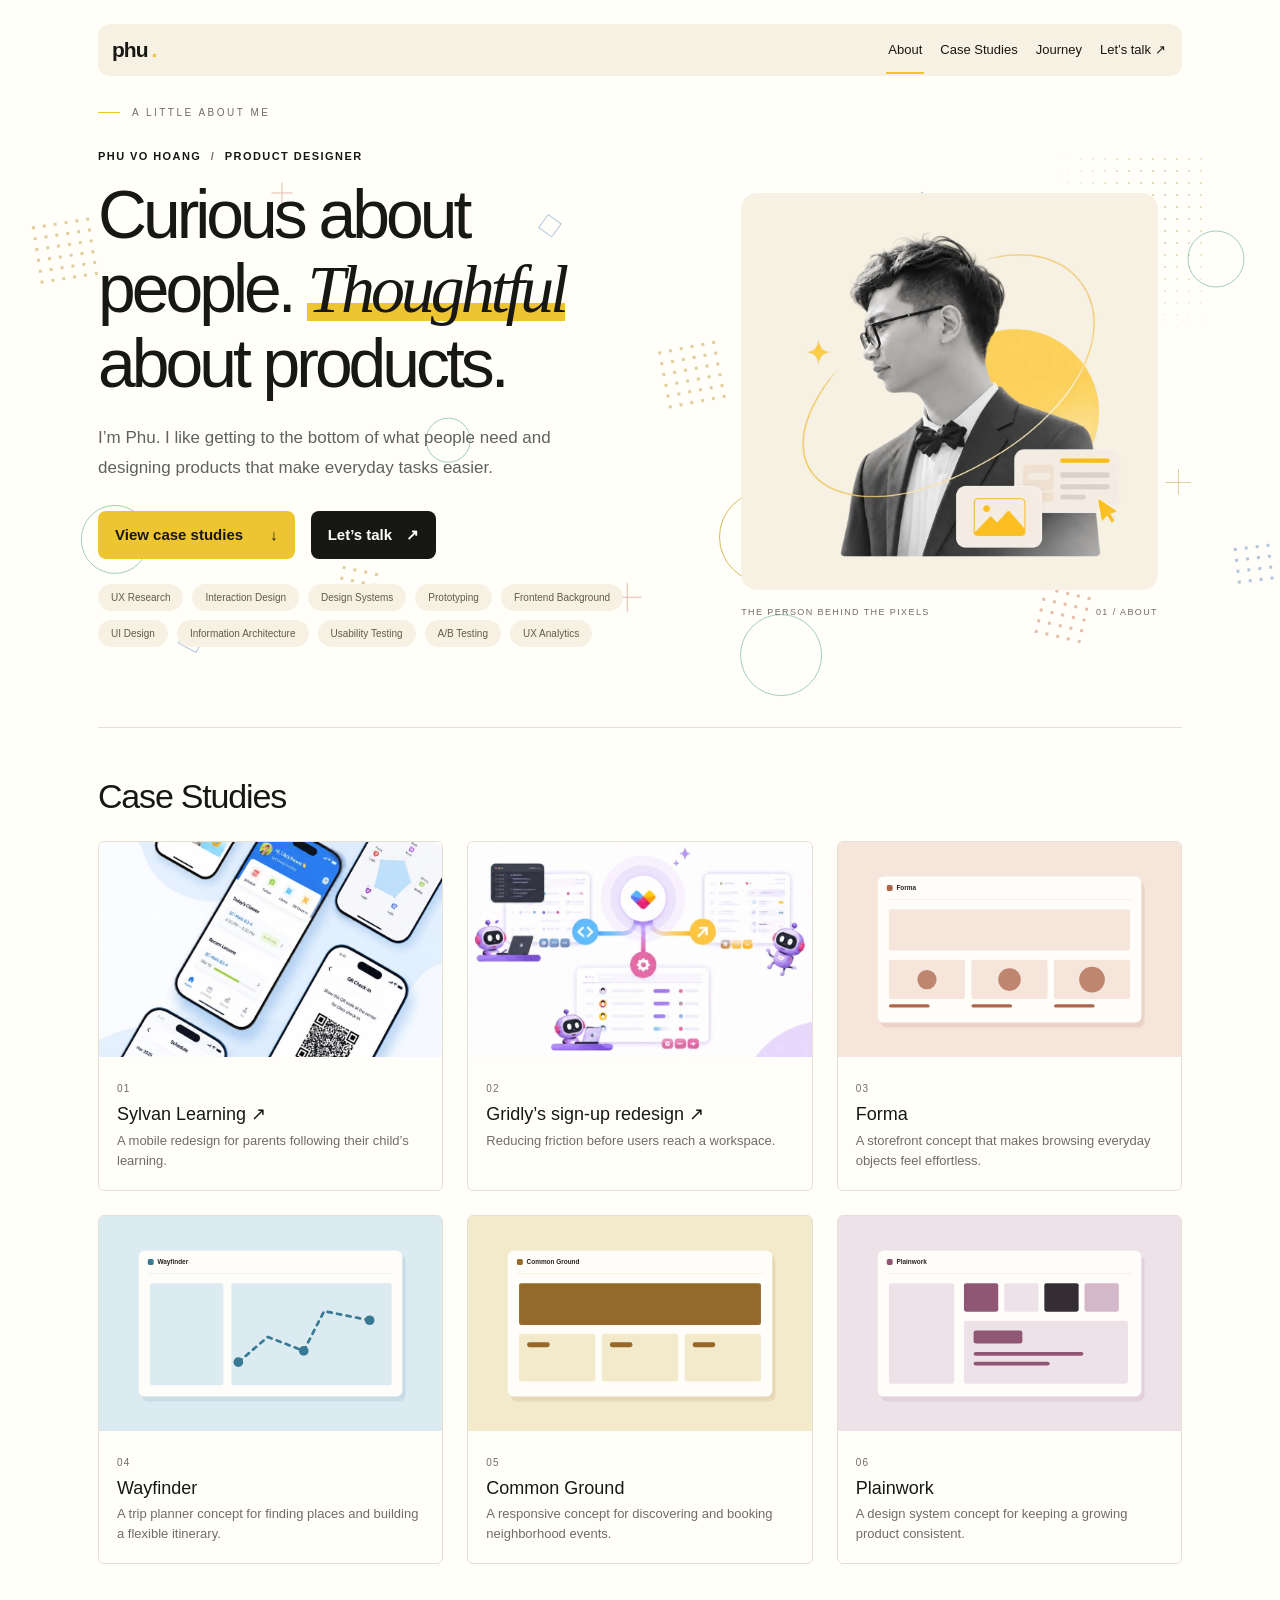
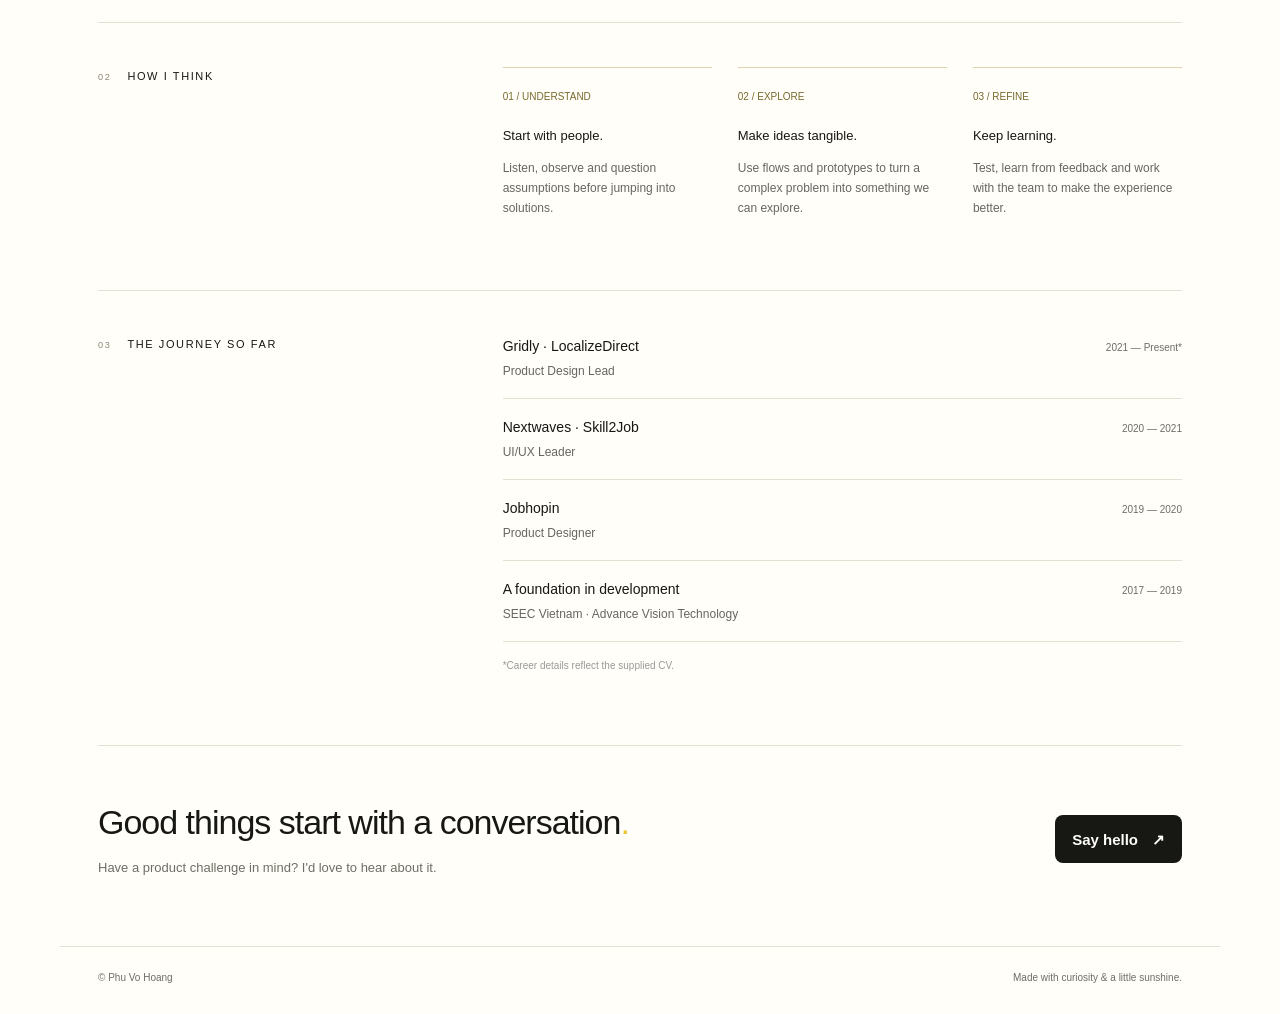
==== index.html @ e4afe4f0 "Activate frosted header halfway through the hero" ====
<!doctype html><html lang="en"><head><meta charset="UTF-8"><meta name="viewport" content="width=device-width, initial-scale=1"><title>About — Phu Vo Hoang</title><meta name="description" content="Phu Vo Hoang, Product Designer. Curious about people. Thoughtful about products."><style>
:root{--ink:#171714;--accent:#edc531;--muted:#6f6d65;--line:#e4e0d4;--paper:#fffef9;--hero-cream:#f6f1e2}*{box-sizing:border-box}html{scroll-behavior:smooth;scroll-padding-top:calc(max(12px, env(safe-area-inset-top)) + 68px)}body{margin:0;background:var(--paper);color:var(--ink);font-family:Arial,Helvetica,sans-serif;font-size:16px;line-height:1.7}a{color:inherit;text-decoration:none}a:focus-visible{outline:2px solid var(--accent);outline-offset:6px}nav{display:flex;align-items:center;justify-content:space-between;width:100%;gap:0 20px;margin-bottom:28px;padding:4px 14px;border-radius:12px;background:var(--hero-cream)}
nav.is-pinned{position:sticky;top:max(12px, env(safe-area-inset-top));z-index:10;background:var(--paper);box-shadow:inset 0 0 0 1px rgba(255,255,255,.86),0 6px 24px rgba(42,35,18,.13)}
@supports ((backdrop-filter:blur(32px)) or (-webkit-backdrop-filter:blur(32px))){
  nav.is-pinned{background:linear-gradient(160deg,rgba(255,255,255,.72),rgba(246,241,226,.54));-webkit-backdrop-filter:blur(32px) saturate(160%);backdrop-filter:blur(32px) saturate(160%)}
}
@media(prefers-reduced-motion:no-preference){
  nav.is-pinned{animation:nav-appear .22s ease-out}
}
@keyframes nav-appear{from{opacity:0;transform:translateY(-6px)}to{opacity:1;transform:translateY(0)}}
@media(max-width:420px){html{scroll-padding-top:calc(max(12px, env(safe-area-inset-top)) + 112px)}}.logo{flex-shrink:0;font-weight:800;font-size:21px;letter-spacing:-1px}.logo span{color:var(--accent)}.navlinks{display:flex;flex-wrap:wrap;justify-content:flex-end;gap:0 14px;font-size:13px}.logo,.navlinks a{display:inline-flex;align-items:center;gap:4px;min-height:44px}.navlinks a{padding-inline:2px;white-space:nowrap}.navlinks .active{color:var(--ink);box-shadow:0 2px 0 var(--accent)}main{max-width:1160px;margin:auto;padding:24px 38px 0}.eyebrow{text-transform:uppercase;letter-spacing:2.5px;font-size:10px;color:var(--muted);display:flex;align-items:center;gap:12px}.eyebrow:before{content:'';width:22px;height:1px;background:var(--accent)}.intro{position:relative;display:grid;grid-template-columns:1.3fr 1fr;gap:70px;padding-top:26px;padding-bottom:80px}.intro h1{font-size:clamp(48px,5.3vw,74px);font-weight:500;line-height:1.09;letter-spacing:-4px;margin:14px 0 26px}.intro h1 em{font-family:Georgia,serif;font-weight:400;color:var(--ink);background:linear-gradient(transparent 68%,var(--accent) 68%,var(--accent) 92%,transparent 92%)}.lead{font-size:17px;line-height:1.8;max-width:460px;color:#61615e}.intro .name{font-size:12px;margin-top:30px}.name span{display:block;color:var(--ink);font-size:13px;margin-top:3px}.visual{position:relative;padding:20px 24px 0 0;align-self:center}.portrait{position:relative;width:100%;aspect-ratio:1.05;object-fit:contain;border-radius:16px;display:block;background:var(--hero-cream)}.visual:after{content:'';position:absolute;left:-22px;bottom:38px;width:90px;height:90px;border:1px solid #d4bc58;border-radius:50%;z-index:-1}.photo-note{display:flex;justify-content:space-between;font-size:9px;letter-spacing:1.4px;color:var(--muted);margin-top:15px}.story{border-top:1px solid var(--line);padding:44px 0 55px;display:grid;grid-template-columns:1fr 2fr;gap:65px}.label{font-size:11px;letter-spacing:1.6px;text-transform:uppercase;color:var(--ink)}.label small{color:#8c8673;margin-right:16px}.story h2{font-size:30px;font-weight:400;line-height:1.3;letter-spacing:-.8px;margin:0 0 22px}.story p{font-size:14px;color:#666662;margin:0 0 16px;max-width:650px}.story strong{font-weight:400;color:var(--ink)}.quote{position:relative;padding:27px 0 27px 29px;margin:29px 0 0;border-left:2px solid var(--accent);font-family:Georgia,serif;font-size:22px;color:var(--ink);font-style:italic;background:linear-gradient(90deg,#fff3be,transparent)}.approach{display:grid;grid-template-columns:repeat(3,1fr);gap:26px;margin-top:0}.approach article{padding-top:20px;border-top:1px solid #ddd3ae}.approach b{font-size:13px;font-weight:500}.approach p{font-size:12px;margin-top:9px}.num{color:#7a6a2d;font-size:10px;display:block;margin-bottom:16px}.tags{display:flex;gap:9px;flex-wrap:wrap;margin-top:25px}.tags span{background:var(--hero-cream);font-size:10px;border-radius:30px;padding:5px 13px;color:#625c48}.journey{display:flex;flex-direction:column}.role{display:grid;grid-template-columns:1fr auto;border-bottom:1px solid var(--line);padding:17px 0}.role:first-child{padding-top:0}.role h3{font-size:14px;font-weight:500;margin:0}.role p{font-size:12px;margin:2px 0 0}.role time{font-size:10px;color:var(--muted);padding-top:4px}.contact{padding:48px 0 62px;border-top:1px solid var(--line);display:flex;align-items:center;justify-content:space-between}.contact h2{font-weight:400;font-size:34px;letter-spacing:-1px;margin:0}.contact p{font-size:13px;color:var(--muted);margin:5px 0}.button{display:inline-flex;gap:27px;align-items:center;background:var(--accent);color:var(--ink);padding:12px 21px;font-size:12px;transition:background .2s,transform .2s}.button:hover{background:#f8d64e;transform:translateY(-3px)}footer{max-width:1160px;margin:auto;border-top:1px solid var(--line);padding:22px 38px 28px;display:flex;justify-content:space-between;font-size:10px;color:var(--muted)}.reveal{animation:enter .8s both}.delay{animation-delay:.15s}@keyframes enter{from{opacity:0;transform:translateY(15px)}to{opacity:1;transform:translateY(0)}}@media(max-width:700px){nav{gap:0 12px;padding-inline:10px}.navlinks{gap:0 9px}main{padding:20px 24px 0}.intro{grid-template-columns:1fr;gap:30px;padding-bottom:48px}.intro h1{letter-spacing:-2.5px}.visual{max-width:390px;width:100%;margin:auto;padding-right:16px}.story{grid-template-columns:1fr;gap:24px;padding:30px 0}.approach{gap:15px}.approach b{font-size:12px}.contact{align-items:flex-start;gap:25px;flex-direction:column;padding:32px 0}.contact h2{font-size:30px}footer{padding:20px 24px}.role time{font-size:9px}}@media(prefers-reduced-motion:reduce){html{scroll-behavior:auto}.reveal{animation:none}.button{transition:none}}

.dot-grid {
  position: absolute;
  width: 156px;
  height: 185px;
  right: -25px;
  top: -20px;
  pointer-events: none;
  mask-image: radial-gradient(ellipse at 68% 30%, #000 10%, transparent 76%);
}
.dot-grid span {
  position: absolute;
  inset: 0;
  background: radial-gradient(circle, #ad8615 1px, transparent 1.35px) 0 0 / 36px 12px;
  opacity: .35;
  animation: dot-twinkle 6s ease-in-out infinite alternate;
}
.dot-grid span:nth-child(2) { background-position: 12px 0; animation-delay: -2s; }
.dot-grid span:nth-child(3) { background-position: 24px 0; animation-delay: -4s; }
@keyframes dot-twinkle {
  from { opacity: .23; }
  to { opacity: .56; }
}
@media (max-width: 700px) {
  .dot-grid { right: -9px; }
}
@media (prefers-reduced-motion: reduce) {
  .dot-grid span { animation: none; }
}

.intro { isolation: isolate; }
.hero-pattern {
  position: absolute;
  inset-block: 0;
  inset-inline: calc(50% - 50vw);
  z-index: -1;
  overflow: hidden;
  pointer-events: none;
}
.hero-pattern-layer {
  position: absolute;
  inset: -110px 0;
  transform: translateY(var(--hero-shift, 0px));
}
.hero-mark {
  position: absolute;
  left: var(--x);
  top: var(--y);
  width: calc(var(--size) * 1.24);
  aspect-ratio: 1;
  color: var(--pattern-color, #b68c1e);
  opacity: .42;
  transform: translate(-50%, -50%) rotate(var(--angle, 0deg));
}
.hero-mark:nth-child(4n + 2) { --pattern-color: #268879; }
.hero-mark:nth-child(4n + 3) { --pattern-color: #4979b5; }
.hero-mark:nth-child(4n + 4) { --pattern-color: #bf6544; }
.hero-mark.dots {
  background: radial-gradient(circle, currentColor 1.45px, transparent 1.85px) 0 0 / 11px 11px;
}
.hero-mark.ring { border: 1px solid currentColor; border-radius: 50%; }
.hero-mark.diamond { border: 1px solid currentColor; }
.hero-mark.cross::before,
.hero-mark.cross::after { content: ''; position: absolute; background: currentColor; }
.hero-mark.cross::before { inset: 50% 0 auto; height: 1px; }
.hero-mark.cross::after { inset: 0 auto 0 50%; width: 1px; }
@media (max-width: 700px) {
  .hero-mark { width: calc(var(--size) * .9); opacity: .36; }
}
@media (prefers-reduced-motion: reduce) {
  .hero-pattern-layer { transform: none; }
}

.featured-projects { border-top: 1px solid var(--line); padding: 48px 0 58px; }
.projects-heading { display: flex; flex-wrap: wrap; align-items: baseline; justify-content: space-between; gap: 8px 24px; margin-bottom: 25px; }
.projects-heading h2 { font-size: clamp(22px, 3vw, 34px); font-weight: 500; letter-spacing: -.035em; line-height: 1.2; margin: 0; }
.project-grid { display: grid; grid-template-columns: repeat(3, minmax(0, 1fr)); gap: 24px; }
.project-card { border: 1px solid var(--line); border-radius: 6px; overflow: hidden; }
.project-card img { display: block; width: 100%; height: auto; background: #f4efd9; }
.project-copy { padding: 16px 18px 19px; }
.project-number { font-size: 10px; letter-spacing: .12em; color: var(--muted); }
.project-copy h3 { margin: 3px 0 4px; font-size: 18px; font-weight: 500; line-height: 1.3; }
.project-copy p { margin: 0; font-size: 13px; color: var(--muted); line-height: 1.55; }
@media (max-width: 900px) { .project-grid { grid-template-columns: repeat(2, minmax(0, 1fr)); } }
@media (max-width: 520px) {
  .featured-projects { padding: 32px 0; }
  .project-grid { grid-template-columns: 1fr; gap: 16px; }
}

.intro { align-items: center; }
.intro h1 { max-width: 14ch; margin: 12px 0 22px; }
.hero-copy { min-width: 0; }
.hero-role { font-size: 11px; font-weight: 700; letter-spacing: .13em; text-transform: uppercase; margin: 0; }
.hero-role span { color: var(--muted); margin-inline: 5px; }
.hero-actions { display: flex; flex-wrap: wrap; align-items: center; gap: 12px 16px; margin-top: 27px; }
.hero-actions .button, .button-secondary { min-height: 48px; padding: 11px 17px; border-radius: 8px; font-size: 15px; font-weight: 600; }
.button-secondary { display: inline-flex; align-items: center; gap: 14px; background: var(--ink); color: var(--paper); }
.button-secondary:hover { background: #34342e; }
@media (max-width: 700px) {
  .intro h1 { font-size: clamp(37px, 9vw, 56px); }
  .hero-actions { margin-top: 20px; }
}
@media (prefers-reduced-motion: reduce) {
  .hero-actions .button:hover { transform: none; }
}
</style></head><body><main id="about"><nav aria-label="Main navigation"><a href="#about" class="logo" aria-label="Phu Vo Hoang home">phu<span>.</span></a><div class="navlinks"><a href="#about" class="active">About</a><a href="#projects">Case Studies</a><a href="#journey">Journey</a><a href="#contact">Let’s talk <span aria-hidden="true">↗︎</span></a></div></nav><div class="eyebrow reveal">A little about me</div><section class="intro"><div class="hero-pattern" aria-hidden="true"><div class="hero-pattern-layer">
  <span class="hero-mark dots" style="--x:5%;--y:29%;--size:52px;--angle:-9deg"></span>
  <span class="hero-mark ring" style="--x:9%;--y:64%;--size:55px;--angle:0deg"></span>
  <span class="hero-mark diamond" style="--x:15%;--y:76%;--size:17px;--angle:28deg"></span>
  <span class="hero-mark cross" style="--x:22%;--y:22%;--size:17px;--angle:0deg"></span>
  <span class="hero-mark dots" style="--x:28%;--y:70%;--size:38px;--angle:12deg"></span>
  <span class="hero-mark ring" style="--x:35%;--y:52%;--size:36px;--angle:0deg"></span>
  <span class="hero-mark diamond" style="--x:43%;--y:26%;--size:14px;--angle:36deg"></span>
  <span class="hero-mark cross" style="--x:49%;--y:71%;--size:23px;--angle:0deg"></span>
  <span class="hero-mark dots" style="--x:54%;--y:44%;--size:52px;--angle:-11deg"></span>
  <span class="hero-mark ring" style="--x:61%;--y:78%;--size:66px;--angle:0deg"></span>
  <span class="hero-mark diamond" style="--x:72%;--y:24%;--size:20px;--angle:45deg"></span>
  <span class="hero-mark dots" style="--x:83%;--y:73%;--size:43px;--angle:13deg"></span>
  <span class="hero-mark cross" style="--x:92%;--y:57%;--size:21px;--angle:0deg"></span>
  <span class="hero-mark ring" style="--x:95%;--y:30%;--size:46px;--angle:0deg"></span>
  <span class="hero-mark dots" style="--x:98%;--y:67%;--size:36px;--angle:-7deg"></span>
</div></div>
<div class="hero-copy reveal">
  <p class="hero-role">Phu Vo Hoang <span aria-hidden="true">/</span> Product Designer</p>
  <h1>Curious about people. <em>Thoughtful</em> about products.</h1>
  <p class="lead">I’m Phu. I like getting to the bottom of what people need and designing products that make everyday tasks easier.</p>
  <div class="hero-actions">
    <a class="button" href="#projects">View case studies <span aria-hidden="true">↓</span></a>
    <a class="button-secondary" href="#contact">Let’s talk <span aria-hidden="true">↗︎</span></a>
  </div>
  <div class="tags"><span>UX Research</span><span>Interaction Design</span><span>Design Systems</span><span>Prototyping</span><span>Frontend Background</span><span>UI Design</span><span>Information Architecture</span><span>Usability Testing</span><span>A/B Testing</span><span>UX Analytics</span></div>
</div>
<div class="visual reveal delay"><div class="dot-grid" aria-hidden="true"><span></span><span></span><span></span></div><img class="portrait" src="assets/portrait-hero.webp" alt="Phu Vo Hoang wearing glasses and a suit"><div class="photo-note"><span>THE PERSON BEHIND THE PIXELS</span><span>01 / ABOUT</span></div></div></section><section class="featured-projects" id="projects" aria-labelledby="projects-title">
  <header class="projects-heading">
    <h2 id="projects-title">Case Studies</h2>
  </header>
  <div class="project-grid">
    <article class="project-card">
      <a href="sylvan-learning.html" aria-label="View the Sylvan Learning case study">
        <img src="assets/sylvan/cover.webp" width="640" height="400" style="aspect-ratio:8 / 5;object-fit:cover;background:#eaf3ff" loading="lazy" alt="">
      </a>
      <div class="project-copy">
        <span class="project-number">01</span>
        <h3><a href="sylvan-learning.html">Sylvan Learning ↗</a></h3>
        <p>A mobile redesign for parents following their child’s learning.</p>
      </div>
    </article>
    <article class="project-card">
      <a href="gridly-signup-redesign.html" aria-label="View the Gridly sign-up redesign case study">
        <img src="assets/gridly/cover.webp" width="785" height="492" style="aspect-ratio:8 / 5;object-fit:cover;background:#f1eaff" loading="lazy" alt="">
      </a>
      <div class="project-copy">
        <span class="project-number">02</span>
        <h3><a href="gridly-signup-redesign.html">Gridly’s sign-up redesign ↗</a></h3>
        <p>Reducing friction before users reach a workspace.</p>
      </div>
    </article>
    <article class="project-card">
      <img src="assets/projects/shop.svg" width="640" height="400" loading="lazy" alt="">
      <div class="project-copy">
        <span class="project-number">03</span>
        <h3>Forma</h3>
        <p>A storefront concept that makes browsing everyday objects feel effortless.</p>
      </div>
    </article>
    <article class="project-card">
      <img src="assets/projects/map.svg" width="640" height="400" loading="lazy" alt="">
      <div class="project-copy">
        <span class="project-number">04</span>
        <h3>Wayfinder</h3>
        <p>A trip planner concept for finding places and building a flexible itinerary.</p>
      </div>
    </article>
    <article class="project-card">
      <img src="assets/projects/events.svg" width="640" height="400" loading="lazy" alt="">
      <div class="project-copy">
        <span class="project-number">05</span>
        <h3>Common Ground</h3>
        <p>A responsive concept for discovering and booking neighborhood events.</p>
      </div>
    </article>
    <article class="project-card">
      <img src="assets/projects/system.svg" width="640" height="400" loading="lazy" alt="">
      <div class="project-copy">
        <span class="project-number">06</span>
        <h3>Plainwork</h3>
        <p>A design system concept for keeping a growing product consistent.</p>
      </div>
    </article>
  </div>
</section><section class="story"><div class="label"><small>02</small>How I think</div><div><div class="approach"><article><span class="num">01 / UNDERSTAND</span><b>Start with people.</b><p>Listen, observe and question assumptions before jumping into solutions.</p></article><article><span class="num">02 / EXPLORE</span><b>Make ideas tangible.</b><p>Use flows and prototypes to turn a complex problem into something we can explore.</p></article><article><span class="num">03 / REFINE</span><b>Keep learning.</b><p>Test, learn from feedback and work with the team to make the experience better.</p></article></div></div></section><section class="story" id="journey"><div class="label"><small>03</small>The journey so far</div><div class="journey"><div class="role"><div><h3>Gridly · LocalizeDirect</h3><p>Product Design Lead</p></div><time>2021 — Present*</time></div><div class="role"><div><h3>Nextwaves · Skill2Job</h3><p>UI/UX Leader</p></div><time>2020 — 2021</time></div><div class="role"><div><h3>Jobhopin</h3><p>Product Designer</p></div><time>2019 — 2020</time></div><div class="role"><div><h3>A foundation in development</h3><p>SEEC Vietnam · Advance Vision Technology</p></div><time>2017 — 2019</time></div><p style="font-size:10px;margin-top:15px;color:#999">*Career details reflect the supplied CV.</p></div></section><section class="contact" id="contact"><div><h2>Good things start with a conversation<span style="color:var(--accent)">.</span></h2><p>Have a product challenge in mind? I'd love to hear about it.</p></div><a class="button-secondary" href="mailto:phu.vohoang89@gmail.com">Say hello <span aria-hidden="true">↗︎</span></a></section></main><footer><span>© Phu Vo Hoang</span><span>Made with curiosity & a little sunshine.</span></footer>
<script>
  const hero = document.querySelector('.intro');
  const patternLayer = hero.querySelector('.hero-pattern-layer');
  const navigation = document.querySelector('main > nav');
  let pendingFrame = 0;

  function updateParallax() {
    pendingFrame = 0;
    const { top, height } = hero.getBoundingClientRect();
    navigation.classList.toggle('is-pinned', top + height / 2 <= 0);
    const distance = Math.max(0, -top);
    const shift = Math.min(distance * 0.32, 105);
    patternLayer.style.setProperty('--hero-shift', shift + 'px');
  }

  function scheduleParallax() {
    if (!pendingFrame) pendingFrame = requestAnimationFrame(updateParallax);
  }

  window.addEventListener('scroll', scheduleParallax, { passive: true });
  window.addEventListener('resize', scheduleParallax);
  window.addEventListener('pageshow', scheduleParallax);
  scheduleParallax();
</script>
</body></html>
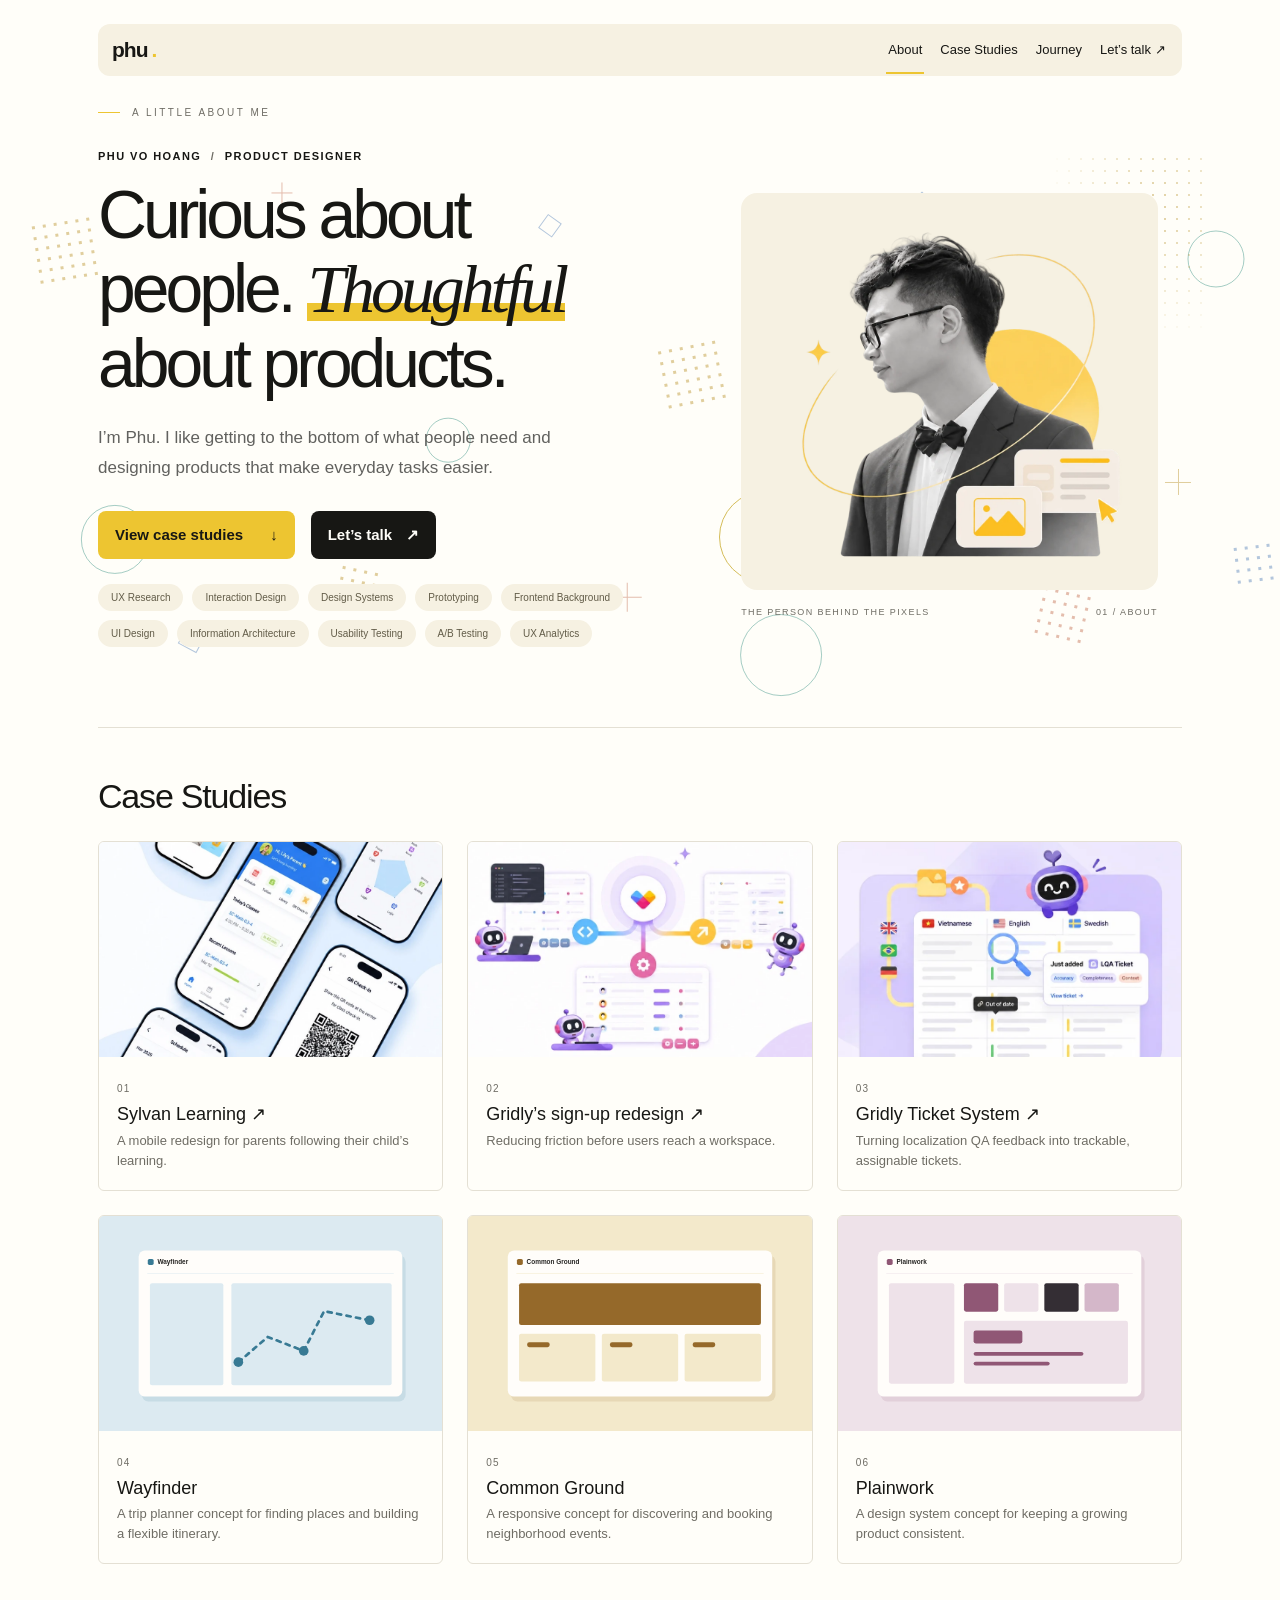
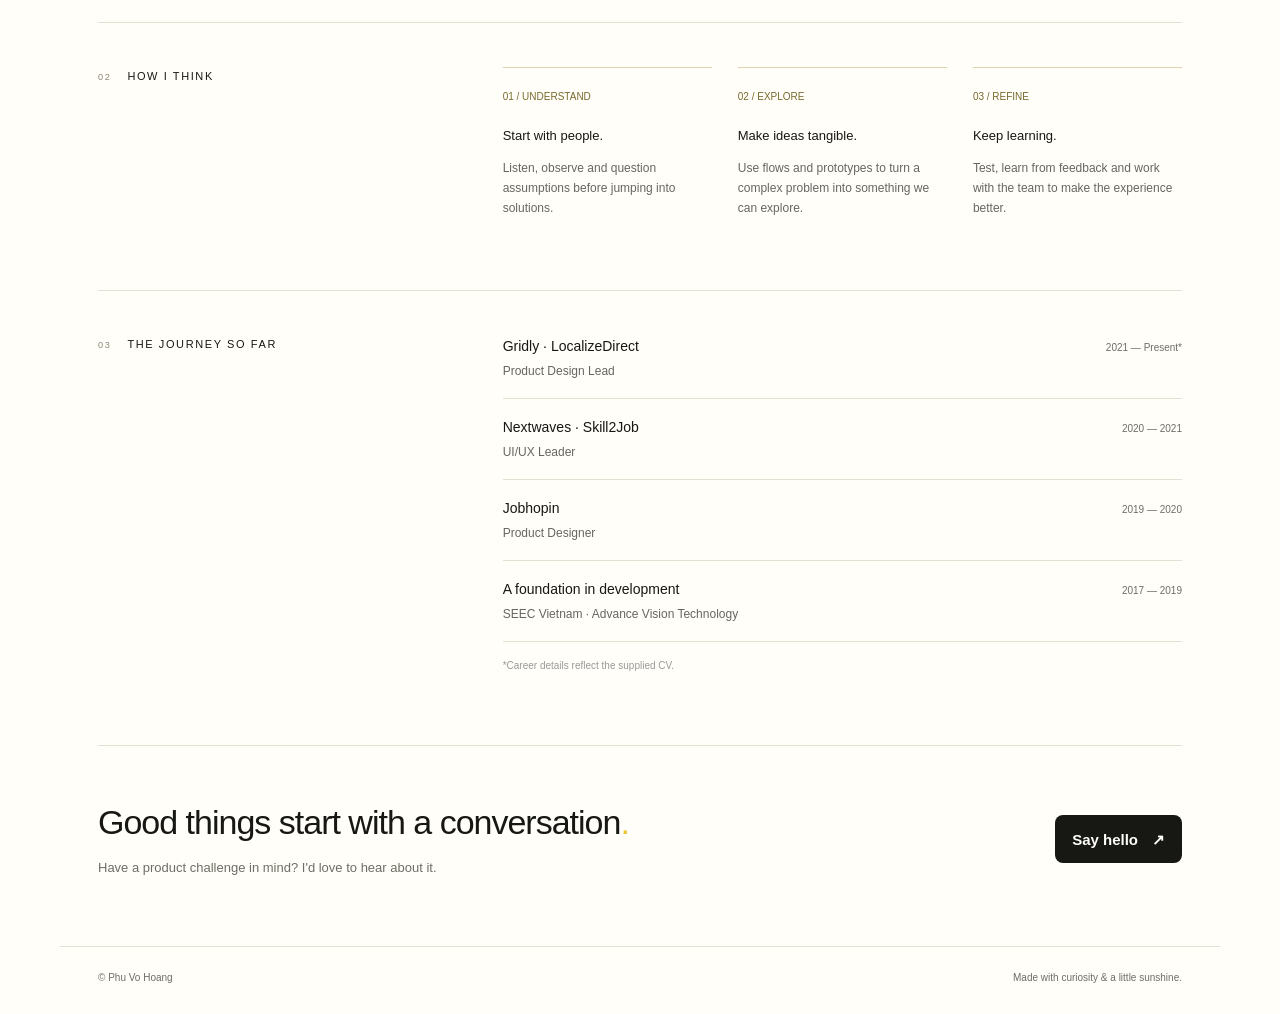
==== commit 3d2e6b65: "Add Gridly Ticket System as the third case study" ====
--- a/index.html
+++ b/index.html
@@ -8,7 +8,7 @@
   nav.is-pinned{animation:nav-appear .22s ease-out}
 }
 @keyframes nav-appear{from{opacity:0;transform:translateY(-6px)}to{opacity:1;transform:translateY(0)}}
-@media(max-width:420px){html{scroll-padding-top:calc(max(12px, env(safe-area-inset-top)) + 112px)}}.logo{flex-shrink:0;font-weight:800;font-size:21px;letter-spacing:-1px}.logo span{color:var(--accent)}.navlinks{display:flex;flex-wrap:wrap;justify-content:flex-end;gap:0 14px;font-size:13px}.logo,.navlinks a{display:inline-flex;align-items:center;gap:4px;min-height:44px}.navlinks a{padding-inline:2px;white-space:nowrap}.navlinks .active{color:var(--ink);box-shadow:0 2px 0 var(--accent)}main{max-width:1160px;margin:auto;padding:24px 38px 0}.eyebrow{text-transform:uppercase;letter-spacing:2.5px;font-size:10px;color:var(--muted);display:flex;align-items:center;gap:12px}.eyebrow:before{content:'';width:22px;height:1px;background:var(--accent)}.intro{position:relative;display:grid;grid-template-columns:1.3fr 1fr;gap:70px;padding-top:26px;padding-bottom:80px}.intro h1{font-size:clamp(48px,5.3vw,74px);font-weight:500;line-height:1.09;letter-spacing:-4px;margin:14px 0 26px}.intro h1 em{font-family:Georgia,serif;font-weight:400;color:var(--ink);background:linear-gradient(transparent 68%,var(--accent) 68%,var(--accent) 92%,transparent 92%)}.lead{font-size:17px;line-height:1.8;max-width:460px;color:#61615e}.intro .name{font-size:12px;margin-top:30px}.name span{display:block;color:var(--ink);font-size:13px;margin-top:3px}.visual{position:relative;padding:20px 24px 0 0;align-self:center}.portrait{position:relative;width:100%;aspect-ratio:1.05;object-fit:contain;border-radius:16px;display:block;background:var(--hero-cream)}.visual:after{content:'';position:absolute;left:-22px;bottom:38px;width:90px;height:90px;border:1px solid #d4bc58;border-radius:50%;z-index:-1}.photo-note{display:flex;justify-content:space-between;font-size:9px;letter-spacing:1.4px;color:var(--muted);margin-top:15px}.story{border-top:1px solid var(--line);padding:44px 0 55px;display:grid;grid-template-columns:1fr 2fr;gap:65px}.label{font-size:11px;letter-spacing:1.6px;text-transform:uppercase;color:var(--ink)}.label small{color:#8c8673;margin-right:16px}.story h2{font-size:30px;font-weight:400;line-height:1.3;letter-spacing:-.8px;margin:0 0 22px}.story p{font-size:14px;color:#666662;margin:0 0 16px;max-width:650px}.story strong{font-weight:400;color:var(--ink)}.quote{position:relative;padding:27px 0 27px 29px;margin:29px 0 0;border-left:2px solid var(--accent);font-family:Georgia,serif;font-size:22px;color:var(--ink);font-style:italic;background:linear-gradient(90deg,#fff3be,transparent)}.approach{display:grid;grid-template-columns:repeat(3,1fr);gap:26px;margin-top:0}.approach article{padding-top:20px;border-top:1px solid #ddd3ae}.approach b{font-size:13px;font-weight:500}.approach p{font-size:12px;margin-top:9px}.num{color:#7a6a2d;font-size:10px;display:block;margin-bottom:16px}.tags{display:flex;gap:9px;flex-wrap:wrap;margin-top:25px}.tags span{background:var(--hero-cream);font-size:10px;border-radius:30px;padding:5px 13px;color:#625c48}.journey{display:flex;flex-direction:column}.role{display:grid;grid-template-columns:1fr auto;border-bottom:1px solid var(--line);padding:17px 0}.role:first-child{padding-top:0}.role h3{font-size:14px;font-weight:500;margin:0}.role p{font-size:12px;margin:2px 0 0}.role time{font-size:10px;color:var(--muted);padding-top:4px}.contact{padding:48px 0 62px;border-top:1px solid var(--line);display:flex;align-items:center;justify-content:space-between}.contact h2{font-weight:400;font-size:34px;letter-spacing:-1px;margin:0}.contact p{font-size:13px;color:var(--muted);margin:5px 0}.button{display:inline-flex;gap:27px;align-items:center;background:var(--accent);color:var(--ink);padding:12px 21px;font-size:12px;transition:background .2s,transform .2s}.button:hover{background:#f8d64e;transform:translateY(-3px)}footer{max-width:1160px;margin:auto;border-top:1px solid var(--line);padding:22px 38px 28px;display:flex;justify-content:space-between;font-size:10px;color:var(--muted)}.reveal{animation:enter .8s both}.delay{animation-delay:.15s}@keyframes enter{from{opacity:0;transform:translateY(15px)}to{opacity:1;transform:translateY(0)}}@media(max-width:700px){nav{gap:0 12px;padding-inline:10px}.navlinks{gap:0 9px}main{padding:20px 24px 0}.intro{grid-template-columns:1fr;gap:30px;padding-bottom:48px}.intro h1{letter-spacing:-2.5px}.visual{max-width:390px;width:100%;margin:auto;padding-right:16px}.story{grid-template-columns:1fr;gap:24px;padding:30px 0}.approach{gap:15px}.approach b{font-size:12px}.contact{align-items:flex-start;gap:25px;flex-direction:column;padding:32px 0}.contact h2{font-size:30px}footer{padding:20px 24px}.role time{font-size:9px}}@media(prefers-reduced-motion:reduce){html{scroll-behavior:auto}.reveal{animation:none}.button{transition:none}}
+@media(max-width:420px){html{scroll-padding-top:calc(max(12px, env(safe-area-inset-top)) + 112px)}}.logo{flex-shrink:0;font-weight:800;font-size:21px;letter-spacing:-1px}.logo span{color:var(--accent)}.navlinks{display:flex;flex-wrap:wrap;justify-content:flex-end;gap:0 14px;font-size:13px}.logo,.navlinks a{display:inline-flex;align-items:center;gap:4px;min-height:44px}.navlinks a{padding-inline:2px;white-space:nowrap}.navlinks [aria-current="location"]{color:var(--ink);box-shadow:0 2px 0 var(--accent)}main{max-width:1160px;margin:auto;padding:24px 38px 0}.eyebrow{text-transform:uppercase;letter-spacing:2.5px;font-size:10px;color:var(--muted);display:flex;align-items:center;gap:12px}.eyebrow:before{content:'';width:22px;height:1px;background:var(--accent)}.intro{position:relative;display:grid;grid-template-columns:1.3fr 1fr;gap:70px;padding-top:26px;padding-bottom:80px}.intro h1{font-size:clamp(48px,5.3vw,74px);font-weight:500;line-height:1.09;letter-spacing:-4px;margin:14px 0 26px}.intro h1 em{font-family:Georgia,serif;font-weight:400;color:var(--ink);background:linear-gradient(transparent 68%,var(--accent) 68%,var(--accent) 92%,transparent 92%)}.lead{font-size:17px;line-height:1.8;max-width:460px;color:#61615e}.intro .name{font-size:12px;margin-top:30px}.name span{display:block;color:var(--ink);font-size:13px;margin-top:3px}.visual{position:relative;padding:20px 24px 0 0;align-self:center}.portrait{position:relative;width:100%;aspect-ratio:1.05;object-fit:contain;border-radius:16px;display:block;background:var(--hero-cream)}.visual:after{content:'';position:absolute;left:-22px;bottom:38px;width:90px;height:90px;border:1px solid #d4bc58;border-radius:50%;z-index:-1}.photo-note{display:flex;justify-content:space-between;font-size:9px;letter-spacing:1.4px;color:var(--muted);margin-top:15px}.story{border-top:1px solid var(--line);padding:44px 0 55px;display:grid;grid-template-columns:1fr 2fr;gap:65px}.label{font-size:11px;letter-spacing:1.6px;text-transform:uppercase;color:var(--ink)}.label small{color:#8c8673;margin-right:16px}.story h2{font-size:30px;font-weight:400;line-height:1.3;letter-spacing:-.8px;margin:0 0 22px}.story p{font-size:14px;color:#666662;margin:0 0 16px;max-width:650px}.story strong{font-weight:400;color:var(--ink)}.quote{position:relative;padding:27px 0 27px 29px;margin:29px 0 0;border-left:2px solid var(--accent);font-family:Georgia,serif;font-size:22px;color:var(--ink);font-style:italic;background:linear-gradient(90deg,#fff3be,transparent)}.approach{display:grid;grid-template-columns:repeat(3,1fr);gap:26px;margin-top:0}.approach article{padding-top:20px;border-top:1px solid #ddd3ae}.approach b{font-size:13px;font-weight:500}.approach p{font-size:12px;margin-top:9px}.num{color:#7a6a2d;font-size:10px;display:block;margin-bottom:16px}.tags{display:flex;gap:9px;flex-wrap:wrap;margin-top:25px}.tags span{background:var(--hero-cream);font-size:10px;border-radius:30px;padding:5px 13px;color:#625c48}.journey{display:flex;flex-direction:column}.role{display:grid;grid-template-columns:1fr auto;border-bottom:1px solid var(--line);padding:17px 0}.role:first-child{padding-top:0}.role h3{font-size:14px;font-weight:500;margin:0}.role p{font-size:12px;margin:2px 0 0}.role time{font-size:10px;color:var(--muted);padding-top:4px}.contact{padding:48px 0 62px;border-top:1px solid var(--line);display:flex;align-items:center;justify-content:space-between}.contact h2{font-weight:400;font-size:34px;letter-spacing:-1px;margin:0}.contact p{font-size:13px;color:var(--muted);margin:5px 0}.button{display:inline-flex;gap:27px;align-items:center;background:var(--accent);color:var(--ink);padding:12px 21px;font-size:12px;transition:background .2s,transform .2s}.button:hover{background:#f8d64e;transform:translateY(-3px)}footer{max-width:1160px;margin:auto;border-top:1px solid var(--line);padding:22px 38px 28px;display:flex;justify-content:space-between;font-size:10px;color:var(--muted)}.reveal{animation:enter .8s both}.delay{animation-delay:.15s}@keyframes enter{from{opacity:0;transform:translateY(15px)}to{opacity:1;transform:translateY(0)}}@media(max-width:700px){nav{gap:0 12px;padding-inline:10px}.navlinks{gap:0 9px}main{padding:20px 24px 0}.intro{grid-template-columns:1fr;gap:30px;padding-bottom:48px}.intro h1{letter-spacing:-2.5px}.visual{max-width:390px;width:100%;margin:auto;padding-right:16px}.story{grid-template-columns:1fr;gap:24px;padding:30px 0}.approach{gap:15px}.approach b{font-size:12px}.contact{align-items:flex-start;gap:25px;flex-direction:column;padding:32px 0}.contact h2{font-size:30px}footer{padding:20px 24px}.role time{font-size:9px}}@media(prefers-reduced-motion:reduce){html{scroll-behavior:auto}.reveal{animation:none}.button{transition:none}}
 
 .dot-grid {
   position: absolute;
@@ -114,7 +114,7 @@
 @media (prefers-reduced-motion: reduce) {
   .hero-actions .button:hover { transform: none; }
 }
-</style></head><body><main id="about"><nav aria-label="Main navigation"><a href="#about" class="logo" aria-label="Phu Vo Hoang home">phu<span>.</span></a><div class="navlinks"><a href="#about" class="active">About</a><a href="#projects">Case Studies</a><a href="#journey">Journey</a><a href="#contact">Let’s talk <span aria-hidden="true">↗︎</span></a></div></nav><div class="eyebrow reveal">A little about me</div><section class="intro"><div class="hero-pattern" aria-hidden="true"><div class="hero-pattern-layer">
+</style></head><body><main id="about"><nav aria-label="Main navigation"><a href="#about" class="logo" aria-label="Phu Vo Hoang home">phu<span>.</span></a><div class="navlinks"><a href="#about" aria-current="location">About</a><a href="#projects">Case Studies</a><a href="#journey">Journey</a><a href="mailto:phu.vohoang89@gmail.com">Let’s talk <span aria-hidden="true">↗︎</span></a></div></nav><div class="eyebrow reveal">A little about me</div><section class="intro"><div class="hero-pattern" aria-hidden="true"><div class="hero-pattern-layer">
   <span class="hero-mark dots" style="--x:5%;--y:29%;--size:52px;--angle:-9deg"></span>
   <span class="hero-mark ring" style="--x:9%;--y:64%;--size:55px;--angle:0deg"></span>
   <span class="hero-mark diamond" style="--x:15%;--y:76%;--size:17px;--angle:28deg"></span>
@@ -137,7 +137,7 @@
   <p class="lead">I’m Phu. I like getting to the bottom of what people need and designing products that make everyday tasks easier.</p>
   <div class="hero-actions">
     <a class="button" href="#projects">View case studies <span aria-hidden="true">↓</span></a>
-    <a class="button-secondary" href="#contact">Let’s talk <span aria-hidden="true">↗︎</span></a>
+    <a class="button-secondary" href="mailto:phu.vohoang89@gmail.com">Let’s talk <span aria-hidden="true">↗︎</span></a>
   </div>
   <div class="tags"><span>UX Research</span><span>Interaction Design</span><span>Design Systems</span><span>Prototyping</span><span>Frontend Background</span><span>UI Design</span><span>Information Architecture</span><span>Usability Testing</span><span>A/B Testing</span><span>UX Analytics</span></div>
 </div>
@@ -167,11 +167,13 @@
       </div>
     </article>
     <article class="project-card">
-      <img src="assets/projects/shop.svg" width="640" height="400" loading="lazy" alt="">
+      <a href="gridly-ticket-system.html" aria-label="View the Gridly Ticket System case study">
+        <img src="assets/ticket/cover.webp" width="793" height="626" style="aspect-ratio:8 / 5;object-fit:cover;background:#ede6ff" loading="lazy" alt="">
+      </a>
       <div class="project-copy">
         <span class="project-number">03</span>
-        <h3>Forma</h3>
-        <p>A storefront concept that makes browsing everyday objects feel effortless.</p>
+        <h3><a href="gridly-ticket-system.html">Gridly Ticket System ↗</a></h3>
+        <p>Turning localization QA feedback into trackable, assignable tickets.</p>
       </div>
     </article>
     <article class="project-card">
@@ -204,24 +206,44 @@
   const hero = document.querySelector('.intro');
   const patternLayer = hero.querySelector('.hero-pattern-layer');
   const navigation = document.querySelector('main > nav');
+  const sectionLinks = Array.from(navigation.querySelectorAll('.navlinks a[href^="#"]'), link => ({
+    link,
+    section: document.getElementById(link.hash.slice(1)),
+  }));
+  let currentLink = sectionLinks[0].link;
   let pendingFrame = 0;
 
-  function updateParallax() {
+  function updateCurrentSection() {
+    const navBottom = navigation.getBoundingClientRect().bottom;
+    const readingLine = Math.max(0, navBottom) + 16;
+    const atBottom = window.scrollY > 0 &&
+      window.scrollY + window.innerHeight >= document.documentElement.scrollHeight - 1;
+    const next = atBottom ? sectionLinks[sectionLinks.length - 1] :
+      sectionLinks.findLast(({ section }) => section.getBoundingClientRect().top <= readingLine);
+    if (next && next.link !== currentLink) {
+      currentLink.removeAttribute('aria-current');
+      currentLink = next.link;
+      currentLink.setAttribute('aria-current', 'location');
+    }
+  }
+
+  function updateScrollState() {
     pendingFrame = 0;
     const { top, height } = hero.getBoundingClientRect();
     navigation.classList.toggle('is-pinned', top + height / 2 <= 0);
     const distance = Math.max(0, -top);
     const shift = Math.min(distance * 0.32, 105);
     patternLayer.style.setProperty('--hero-shift', shift + 'px');
+    updateCurrentSection();
   }
 
-  function scheduleParallax() {
-    if (!pendingFrame) pendingFrame = requestAnimationFrame(updateParallax);
+  function scheduleScrollUpdate() {
+    if (!pendingFrame) pendingFrame = requestAnimationFrame(updateScrollState);
   }
 
-  window.addEventListener('scroll', scheduleParallax, { passive: true });
-  window.addEventListener('resize', scheduleParallax);
-  window.addEventListener('pageshow', scheduleParallax);
-  scheduleParallax();
+  window.addEventListener('scroll', scheduleScrollUpdate, { passive: true });
+  window.addEventListener('resize', scheduleScrollUpdate);
+  window.addEventListener('pageshow', scheduleScrollUpdate);
+  scheduleScrollUpdate();
 </script>
 </body></html>
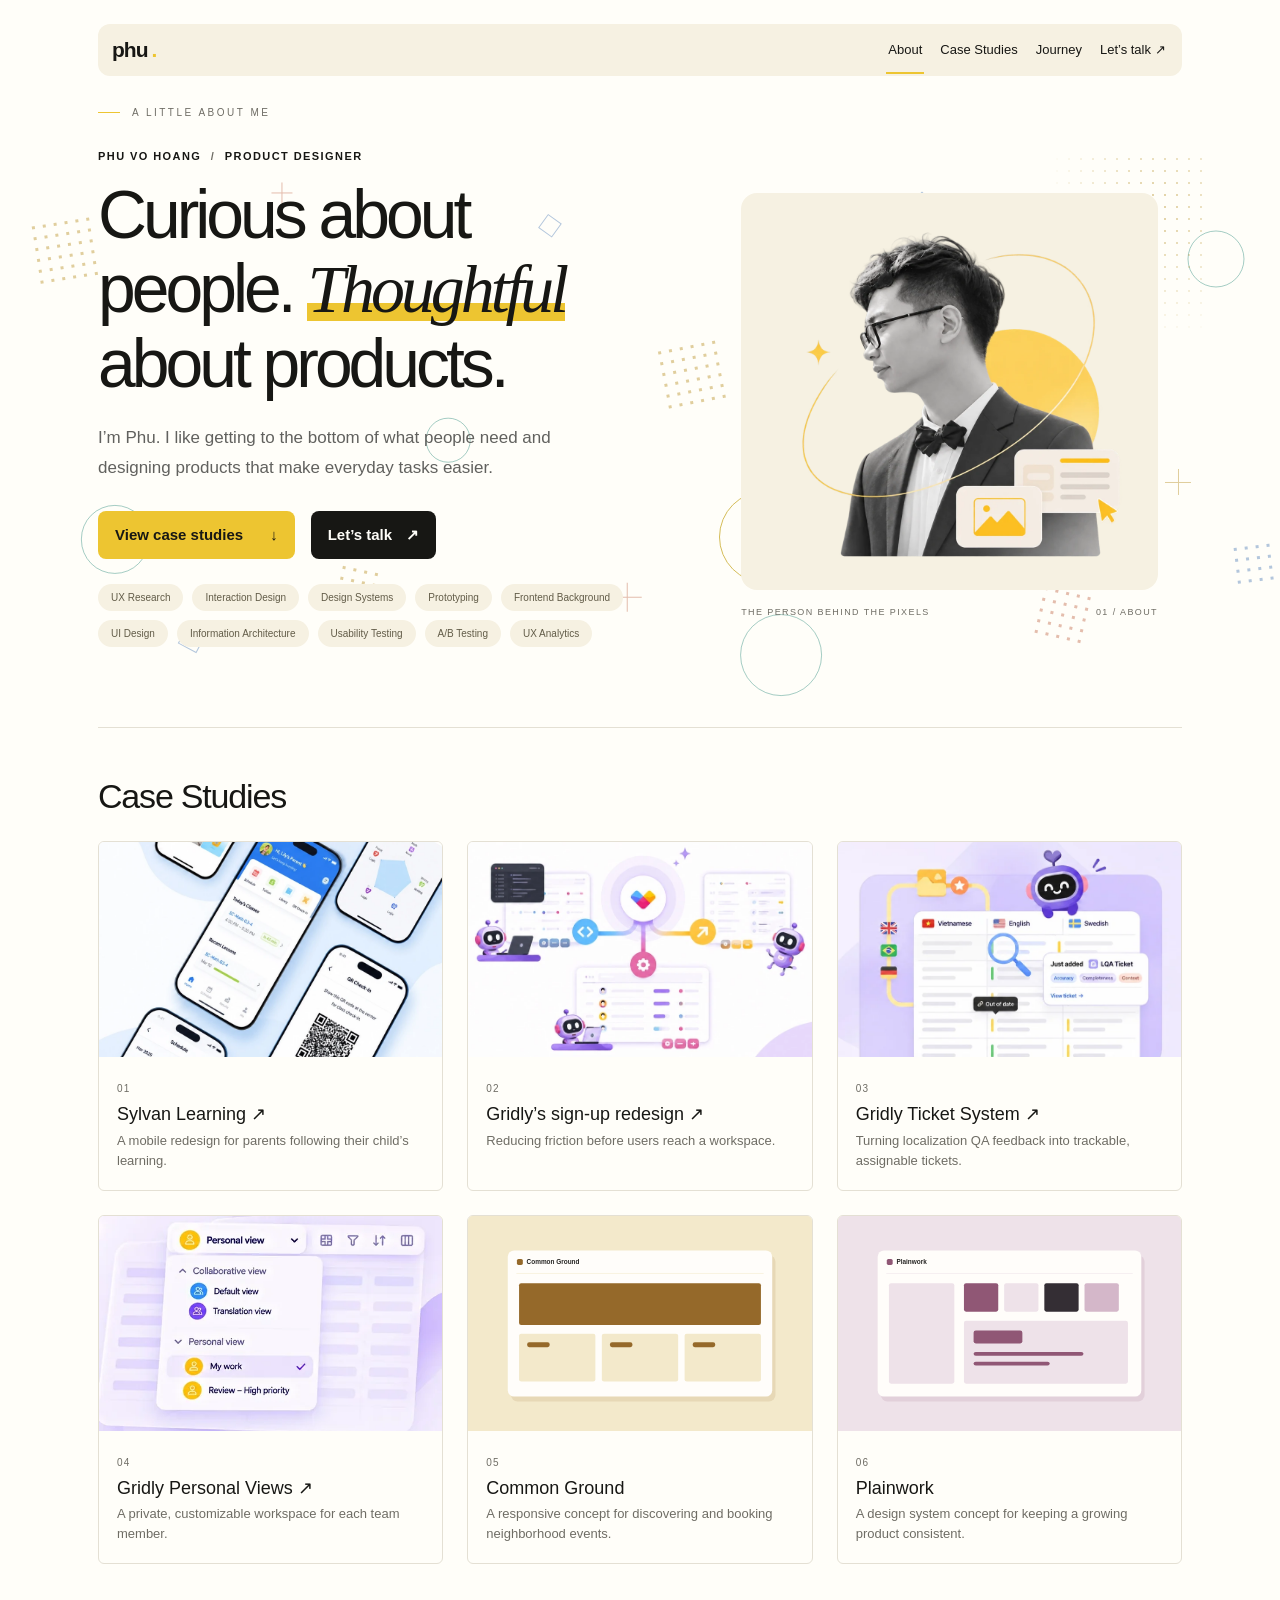
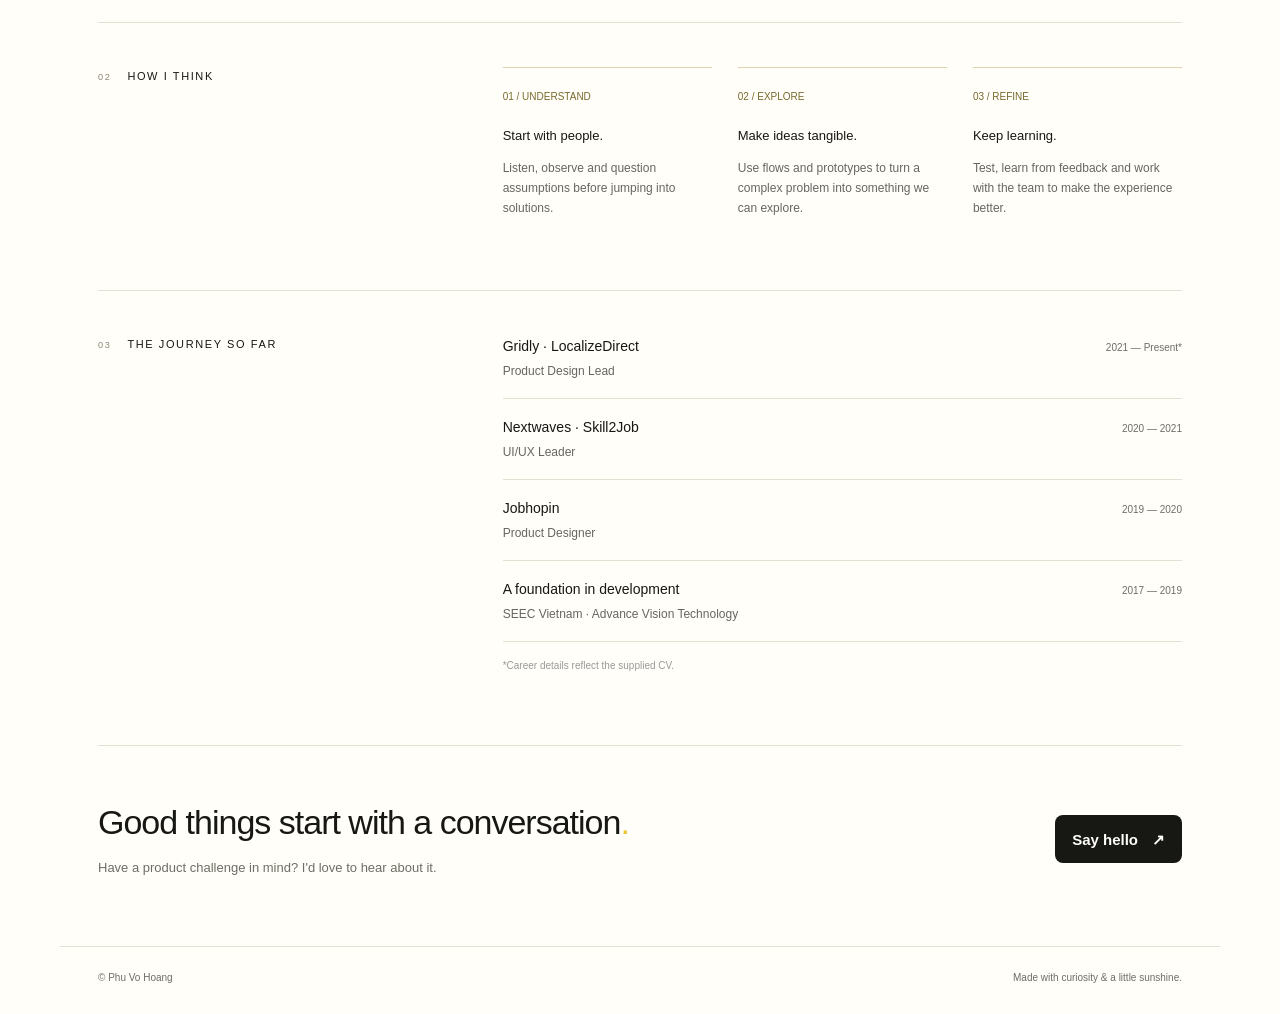
==== commit 1b513c44: "Add Gridly Personal Views as case study 04" ====
--- a/index.html
+++ b/index.html
@@ -177,11 +177,13 @@
       </div>
     </article>
     <article class="project-card">
-      <img src="assets/projects/map.svg" width="640" height="400" loading="lazy" alt="">
+      <a href="gridly-personal-views.html" aria-label="View the Gridly Personal Views case study">
+        <img src="assets/personal-views/thumbnail.webp" width="600" height="458" style="aspect-ratio:8 / 5;object-fit:cover;background:#ede6ff" loading="lazy" alt="">
+      </a>
       <div class="project-copy">
         <span class="project-number">04</span>
-        <h3>Wayfinder</h3>
-        <p>A trip planner concept for finding places and building a flexible itinerary.</p>
+        <h3><a href="gridly-personal-views.html">Gridly Personal Views ↗</a></h3>
+        <p>A private, customizable workspace for each team member.</p>
       </div>
     </article>
     <article class="project-card">
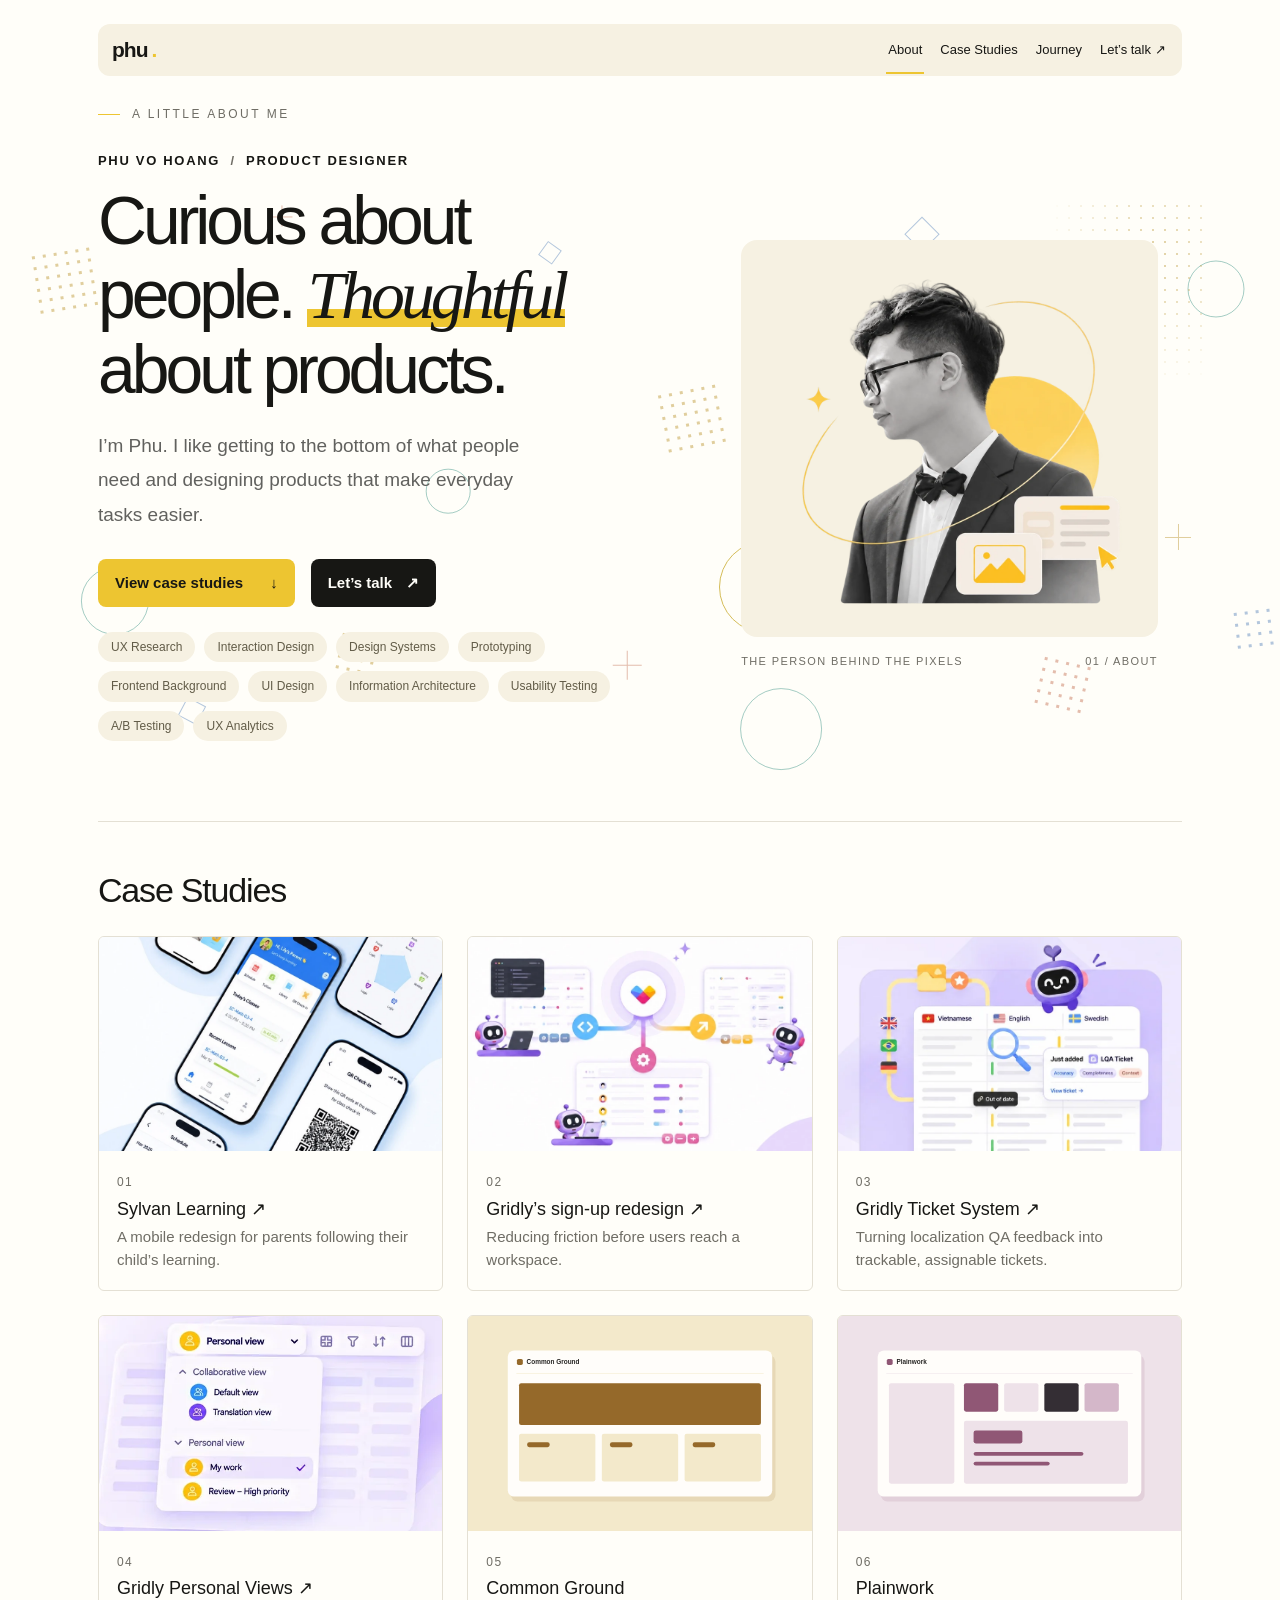
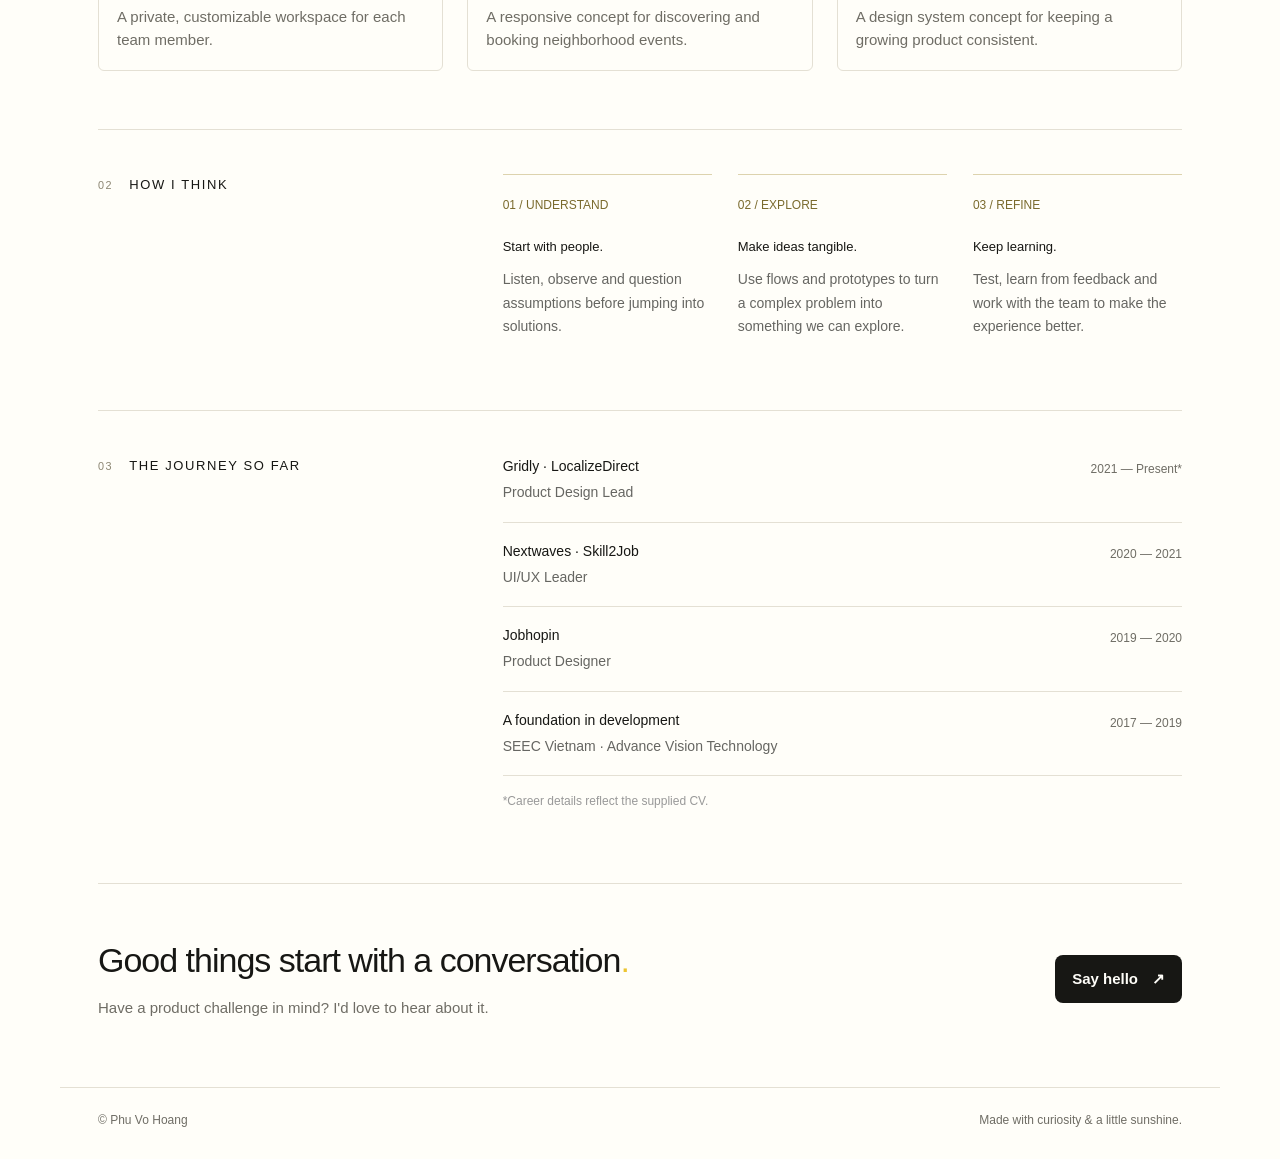
==== commit 4efcfc44: "Increase portfolio descriptions, labels, and tags by 2px" ====
--- a/index.html
+++ b/index.html
@@ -8,7 +8,7 @@
   nav.is-pinned{animation:nav-appear .22s ease-out}
 }
 @keyframes nav-appear{from{opacity:0;transform:translateY(-6px)}to{opacity:1;transform:translateY(0)}}
-@media(max-width:420px){html{scroll-padding-top:calc(max(12px, env(safe-area-inset-top)) + 112px)}}.logo{flex-shrink:0;font-weight:800;font-size:21px;letter-spacing:-1px}.logo span{color:var(--accent)}.navlinks{display:flex;flex-wrap:wrap;justify-content:flex-end;gap:0 14px;font-size:13px}.logo,.navlinks a{display:inline-flex;align-items:center;gap:4px;min-height:44px}.navlinks a{padding-inline:2px;white-space:nowrap}.navlinks [aria-current="location"]{color:var(--ink);box-shadow:0 2px 0 var(--accent)}main{max-width:1160px;margin:auto;padding:24px 38px 0}.eyebrow{text-transform:uppercase;letter-spacing:2.5px;font-size:10px;color:var(--muted);display:flex;align-items:center;gap:12px}.eyebrow:before{content:'';width:22px;height:1px;background:var(--accent)}.intro{position:relative;display:grid;grid-template-columns:1.3fr 1fr;gap:70px;padding-top:26px;padding-bottom:80px}.intro h1{font-size:clamp(48px,5.3vw,74px);font-weight:500;line-height:1.09;letter-spacing:-4px;margin:14px 0 26px}.intro h1 em{font-family:Georgia,serif;font-weight:400;color:var(--ink);background:linear-gradient(transparent 68%,var(--accent) 68%,var(--accent) 92%,transparent 92%)}.lead{font-size:17px;line-height:1.8;max-width:460px;color:#61615e}.intro .name{font-size:12px;margin-top:30px}.name span{display:block;color:var(--ink);font-size:13px;margin-top:3px}.visual{position:relative;padding:20px 24px 0 0;align-self:center}.portrait{position:relative;width:100%;aspect-ratio:1.05;object-fit:contain;border-radius:16px;display:block;background:var(--hero-cream)}.visual:after{content:'';position:absolute;left:-22px;bottom:38px;width:90px;height:90px;border:1px solid #d4bc58;border-radius:50%;z-index:-1}.photo-note{display:flex;justify-content:space-between;font-size:9px;letter-spacing:1.4px;color:var(--muted);margin-top:15px}.story{border-top:1px solid var(--line);padding:44px 0 55px;display:grid;grid-template-columns:1fr 2fr;gap:65px}.label{font-size:11px;letter-spacing:1.6px;text-transform:uppercase;color:var(--ink)}.label small{color:#8c8673;margin-right:16px}.story h2{font-size:30px;font-weight:400;line-height:1.3;letter-spacing:-.8px;margin:0 0 22px}.story p{font-size:14px;color:#666662;margin:0 0 16px;max-width:650px}.story strong{font-weight:400;color:var(--ink)}.quote{position:relative;padding:27px 0 27px 29px;margin:29px 0 0;border-left:2px solid var(--accent);font-family:Georgia,serif;font-size:22px;color:var(--ink);font-style:italic;background:linear-gradient(90deg,#fff3be,transparent)}.approach{display:grid;grid-template-columns:repeat(3,1fr);gap:26px;margin-top:0}.approach article{padding-top:20px;border-top:1px solid #ddd3ae}.approach b{font-size:13px;font-weight:500}.approach p{font-size:12px;margin-top:9px}.num{color:#7a6a2d;font-size:10px;display:block;margin-bottom:16px}.tags{display:flex;gap:9px;flex-wrap:wrap;margin-top:25px}.tags span{background:var(--hero-cream);font-size:10px;border-radius:30px;padding:5px 13px;color:#625c48}.journey{display:flex;flex-direction:column}.role{display:grid;grid-template-columns:1fr auto;border-bottom:1px solid var(--line);padding:17px 0}.role:first-child{padding-top:0}.role h3{font-size:14px;font-weight:500;margin:0}.role p{font-size:12px;margin:2px 0 0}.role time{font-size:10px;color:var(--muted);padding-top:4px}.contact{padding:48px 0 62px;border-top:1px solid var(--line);display:flex;align-items:center;justify-content:space-between}.contact h2{font-weight:400;font-size:34px;letter-spacing:-1px;margin:0}.contact p{font-size:13px;color:var(--muted);margin:5px 0}.button{display:inline-flex;gap:27px;align-items:center;background:var(--accent);color:var(--ink);padding:12px 21px;font-size:12px;transition:background .2s,transform .2s}.button:hover{background:#f8d64e;transform:translateY(-3px)}footer{max-width:1160px;margin:auto;border-top:1px solid var(--line);padding:22px 38px 28px;display:flex;justify-content:space-between;font-size:10px;color:var(--muted)}.reveal{animation:enter .8s both}.delay{animation-delay:.15s}@keyframes enter{from{opacity:0;transform:translateY(15px)}to{opacity:1;transform:translateY(0)}}@media(max-width:700px){nav{gap:0 12px;padding-inline:10px}.navlinks{gap:0 9px}main{padding:20px 24px 0}.intro{grid-template-columns:1fr;gap:30px;padding-bottom:48px}.intro h1{letter-spacing:-2.5px}.visual{max-width:390px;width:100%;margin:auto;padding-right:16px}.story{grid-template-columns:1fr;gap:24px;padding:30px 0}.approach{gap:15px}.approach b{font-size:12px}.contact{align-items:flex-start;gap:25px;flex-direction:column;padding:32px 0}.contact h2{font-size:30px}footer{padding:20px 24px}.role time{font-size:9px}}@media(prefers-reduced-motion:reduce){html{scroll-behavior:auto}.reveal{animation:none}.button{transition:none}}
+@media(max-width:420px){html{scroll-padding-top:calc(max(12px, env(safe-area-inset-top)) + 112px)}}.logo{flex-shrink:0;font-weight:800;font-size:21px;letter-spacing:-1px}.logo span{color:var(--accent)}.navlinks{display:flex;flex-wrap:wrap;justify-content:flex-end;gap:0 14px;font-size:13px}.logo,.navlinks a{display:inline-flex;align-items:center;gap:4px;min-height:44px}.navlinks a{padding-inline:2px;white-space:nowrap}.navlinks [aria-current="location"]{color:var(--ink);box-shadow:0 2px 0 var(--accent)}main{max-width:1160px;margin:auto;padding:24px 38px 0}.eyebrow{text-transform:uppercase;letter-spacing:2.5px;font-size:12px;color:var(--muted);display:flex;align-items:center;gap:12px}.eyebrow:before{content:'';width:22px;height:1px;background:var(--accent)}.intro{position:relative;display:grid;grid-template-columns:1.3fr 1fr;gap:70px;padding-top:26px;padding-bottom:80px}.intro h1{font-size:clamp(48px,5.3vw,74px);font-weight:500;line-height:1.09;letter-spacing:-4px;margin:14px 0 26px}.intro h1 em{font-family:Georgia,serif;font-weight:400;color:var(--ink);background:linear-gradient(transparent 68%,var(--accent) 68%,var(--accent) 92%,transparent 92%)}.lead{font-size:19px;line-height:1.8;max-width:460px;color:#61615e}.intro .name{font-size:14px;margin-top:30px}.name span{display:block;color:var(--ink);font-size:15px;margin-top:3px}.visual{position:relative;padding:20px 24px 0 0;align-self:center}.portrait{position:relative;width:100%;aspect-ratio:1.05;object-fit:contain;border-radius:16px;display:block;background:var(--hero-cream)}.visual:after{content:'';position:absolute;left:-22px;bottom:38px;width:90px;height:90px;border:1px solid #d4bc58;border-radius:50%;z-index:-1}.photo-note{display:flex;justify-content:space-between;font-size:11px;letter-spacing:1.4px;color:var(--muted);margin-top:15px}.story{border-top:1px solid var(--line);padding:44px 0 55px;display:grid;grid-template-columns:1fr 2fr;gap:65px}.label{font-size:13px;letter-spacing:1.6px;text-transform:uppercase;color:var(--ink)}.label small{color:#8c8673;margin-right:16px}.story h2{font-size:30px;font-weight:400;line-height:1.3;letter-spacing:-.8px;margin:0 0 22px}.story p{font-size:16px;color:#666662;margin:0 0 16px;max-width:650px}.story strong{font-weight:400;color:var(--ink)}.quote{position:relative;padding:27px 0 27px 29px;margin:29px 0 0;border-left:2px solid var(--accent);font-family:Georgia,serif;font-size:22px;color:var(--ink);font-style:italic;background:linear-gradient(90deg,#fff3be,transparent)}.approach{display:grid;grid-template-columns:repeat(3,1fr);gap:26px;margin-top:0}.approach article{padding-top:20px;border-top:1px solid #ddd3ae}.approach b{font-size:13px;font-weight:500}.approach p{font-size:14px;margin-top:9px}.num{color:#7a6a2d;font-size:12px;display:block;margin-bottom:16px}.tags{display:flex;gap:9px;flex-wrap:wrap;margin-top:25px}.tags span{background:var(--hero-cream);font-size:12px;border-radius:30px;padding:5px 13px;color:#625c48}.journey{display:flex;flex-direction:column}.role{display:grid;grid-template-columns:1fr auto;border-bottom:1px solid var(--line);padding:17px 0}.role:first-child{padding-top:0}.role h3{font-size:14px;font-weight:500;margin:0}.role p{font-size:14px;margin:2px 0 0}.role time{font-size:12px;color:var(--muted);padding-top:4px}.contact{padding:48px 0 62px;border-top:1px solid var(--line);display:flex;align-items:center;justify-content:space-between}.contact h2{font-weight:400;font-size:34px;letter-spacing:-1px;margin:0}.contact p{font-size:15px;color:var(--muted);margin:5px 0}.button{display:inline-flex;gap:27px;align-items:center;background:var(--accent);color:var(--ink);padding:12px 21px;font-size:12px;transition:background .2s,transform .2s}.button:hover{background:#f8d64e;transform:translateY(-3px)}footer{max-width:1160px;margin:auto;border-top:1px solid var(--line);padding:22px 38px 28px;display:flex;justify-content:space-between;font-size:12px;color:var(--muted)}.reveal{animation:enter .8s both}.delay{animation-delay:.15s}@keyframes enter{from{opacity:0;transform:translateY(15px)}to{opacity:1;transform:translateY(0)}}@media(max-width:700px){nav{gap:0 12px;padding-inline:10px}.navlinks{gap:0 9px}main{padding:20px 24px 0}.intro{grid-template-columns:1fr;gap:30px;padding-bottom:48px}.intro h1{letter-spacing:-2.5px}.visual{max-width:390px;width:100%;margin:auto;padding-right:16px}.story{grid-template-columns:1fr;gap:24px;padding:30px 0}.approach{gap:15px}.approach b{font-size:12px}.contact{align-items:flex-start;gap:25px;flex-direction:column;padding:32px 0}.contact h2{font-size:30px}footer{padding:20px 24px}.role time{font-size:11px}}@media(prefers-reduced-motion:reduce){html{scroll-behavior:auto}.reveal{animation:none}.button{transition:none}}
 
 .dot-grid {
   position: absolute;
@@ -89,9 +89,9 @@
 .project-card { border: 1px solid var(--line); border-radius: 6px; overflow: hidden; }
 .project-card img { display: block; width: 100%; height: auto; background: #f4efd9; }
 .project-copy { padding: 16px 18px 19px; }
-.project-number { font-size: 10px; letter-spacing: .12em; color: var(--muted); }
+.project-number { font-size:12px; letter-spacing: .12em; color: var(--muted); }
 .project-copy h3 { margin: 3px 0 4px; font-size: 18px; font-weight: 500; line-height: 1.3; }
-.project-copy p { margin: 0; font-size: 13px; color: var(--muted); line-height: 1.55; }
+.project-copy p { margin: 0; font-size:15px; color: var(--muted); line-height: 1.55; }
 @media (max-width: 900px) { .project-grid { grid-template-columns: repeat(2, minmax(0, 1fr)); } }
 @media (max-width: 520px) {
   .featured-projects { padding: 32px 0; }
@@ -101,7 +101,7 @@
 .intro { align-items: center; }
 .intro h1 { max-width: 14ch; margin: 12px 0 22px; }
 .hero-copy { min-width: 0; }
-.hero-role { font-size: 11px; font-weight: 700; letter-spacing: .13em; text-transform: uppercase; margin: 0; }
+.hero-role { font-size:13px; font-weight: 700; letter-spacing: .13em; text-transform: uppercase; margin: 0; }
 .hero-role span { color: var(--muted); margin-inline: 5px; }
 .hero-actions { display: flex; flex-wrap: wrap; align-items: center; gap: 12px 16px; margin-top: 27px; }
 .hero-actions .button, .button-secondary { min-height: 48px; padding: 11px 17px; border-radius: 8px; font-size: 15px; font-weight: 600; }
@@ -203,7 +203,7 @@
       </div>
     </article>
   </div>
-</section><section class="story"><div class="label"><small>02</small>How I think</div><div><div class="approach"><article><span class="num">01 / UNDERSTAND</span><b>Start with people.</b><p>Listen, observe and question assumptions before jumping into solutions.</p></article><article><span class="num">02 / EXPLORE</span><b>Make ideas tangible.</b><p>Use flows and prototypes to turn a complex problem into something we can explore.</p></article><article><span class="num">03 / REFINE</span><b>Keep learning.</b><p>Test, learn from feedback and work with the team to make the experience better.</p></article></div></div></section><section class="story" id="journey"><div class="label"><small>03</small>The journey so far</div><div class="journey"><div class="role"><div><h3>Gridly · LocalizeDirect</h3><p>Product Design Lead</p></div><time>2021 — Present*</time></div><div class="role"><div><h3>Nextwaves · Skill2Job</h3><p>UI/UX Leader</p></div><time>2020 — 2021</time></div><div class="role"><div><h3>Jobhopin</h3><p>Product Designer</p></div><time>2019 — 2020</time></div><div class="role"><div><h3>A foundation in development</h3><p>SEEC Vietnam · Advance Vision Technology</p></div><time>2017 — 2019</time></div><p style="font-size:10px;margin-top:15px;color:#999">*Career details reflect the supplied CV.</p></div></section><section class="contact" id="contact"><div><h2>Good things start with a conversation<span style="color:var(--accent)">.</span></h2><p>Have a product challenge in mind? I'd love to hear about it.</p></div><a class="button-secondary" href="mailto:phu.vohoang89@gmail.com">Say hello <span aria-hidden="true">↗︎</span></a></section></main><footer><span>© Phu Vo Hoang</span><span>Made with curiosity & a little sunshine.</span></footer>
+</section><section class="story"><div class="label"><small>02</small>How I think</div><div><div class="approach"><article><span class="num">01 / UNDERSTAND</span><b>Start with people.</b><p>Listen, observe and question assumptions before jumping into solutions.</p></article><article><span class="num">02 / EXPLORE</span><b>Make ideas tangible.</b><p>Use flows and prototypes to turn a complex problem into something we can explore.</p></article><article><span class="num">03 / REFINE</span><b>Keep learning.</b><p>Test, learn from feedback and work with the team to make the experience better.</p></article></div></div></section><section class="story" id="journey"><div class="label"><small>03</small>The journey so far</div><div class="journey"><div class="role"><div><h3>Gridly · LocalizeDirect</h3><p>Product Design Lead</p></div><time>2021 — Present*</time></div><div class="role"><div><h3>Nextwaves · Skill2Job</h3><p>UI/UX Leader</p></div><time>2020 — 2021</time></div><div class="role"><div><h3>Jobhopin</h3><p>Product Designer</p></div><time>2019 — 2020</time></div><div class="role"><div><h3>A foundation in development</h3><p>SEEC Vietnam · Advance Vision Technology</p></div><time>2017 — 2019</time></div><p style="font-size:12px;margin-top:15px;color:#999">*Career details reflect the supplied CV.</p></div></section><section class="contact" id="contact"><div><h2>Good things start with a conversation<span style="color:var(--accent)">.</span></h2><p>Have a product challenge in mind? I'd love to hear about it.</p></div><a class="button-secondary" href="mailto:phu.vohoang89@gmail.com">Say hello <span aria-hidden="true">↗︎</span></a></section></main><footer><span>© Phu Vo Hoang</span><span>Made with curiosity & a little sunshine.</span></footer>
 <script>
   const hero = document.querySelector('.intro');
   const patternLayer = hero.querySelector('.hero-pattern-layer');
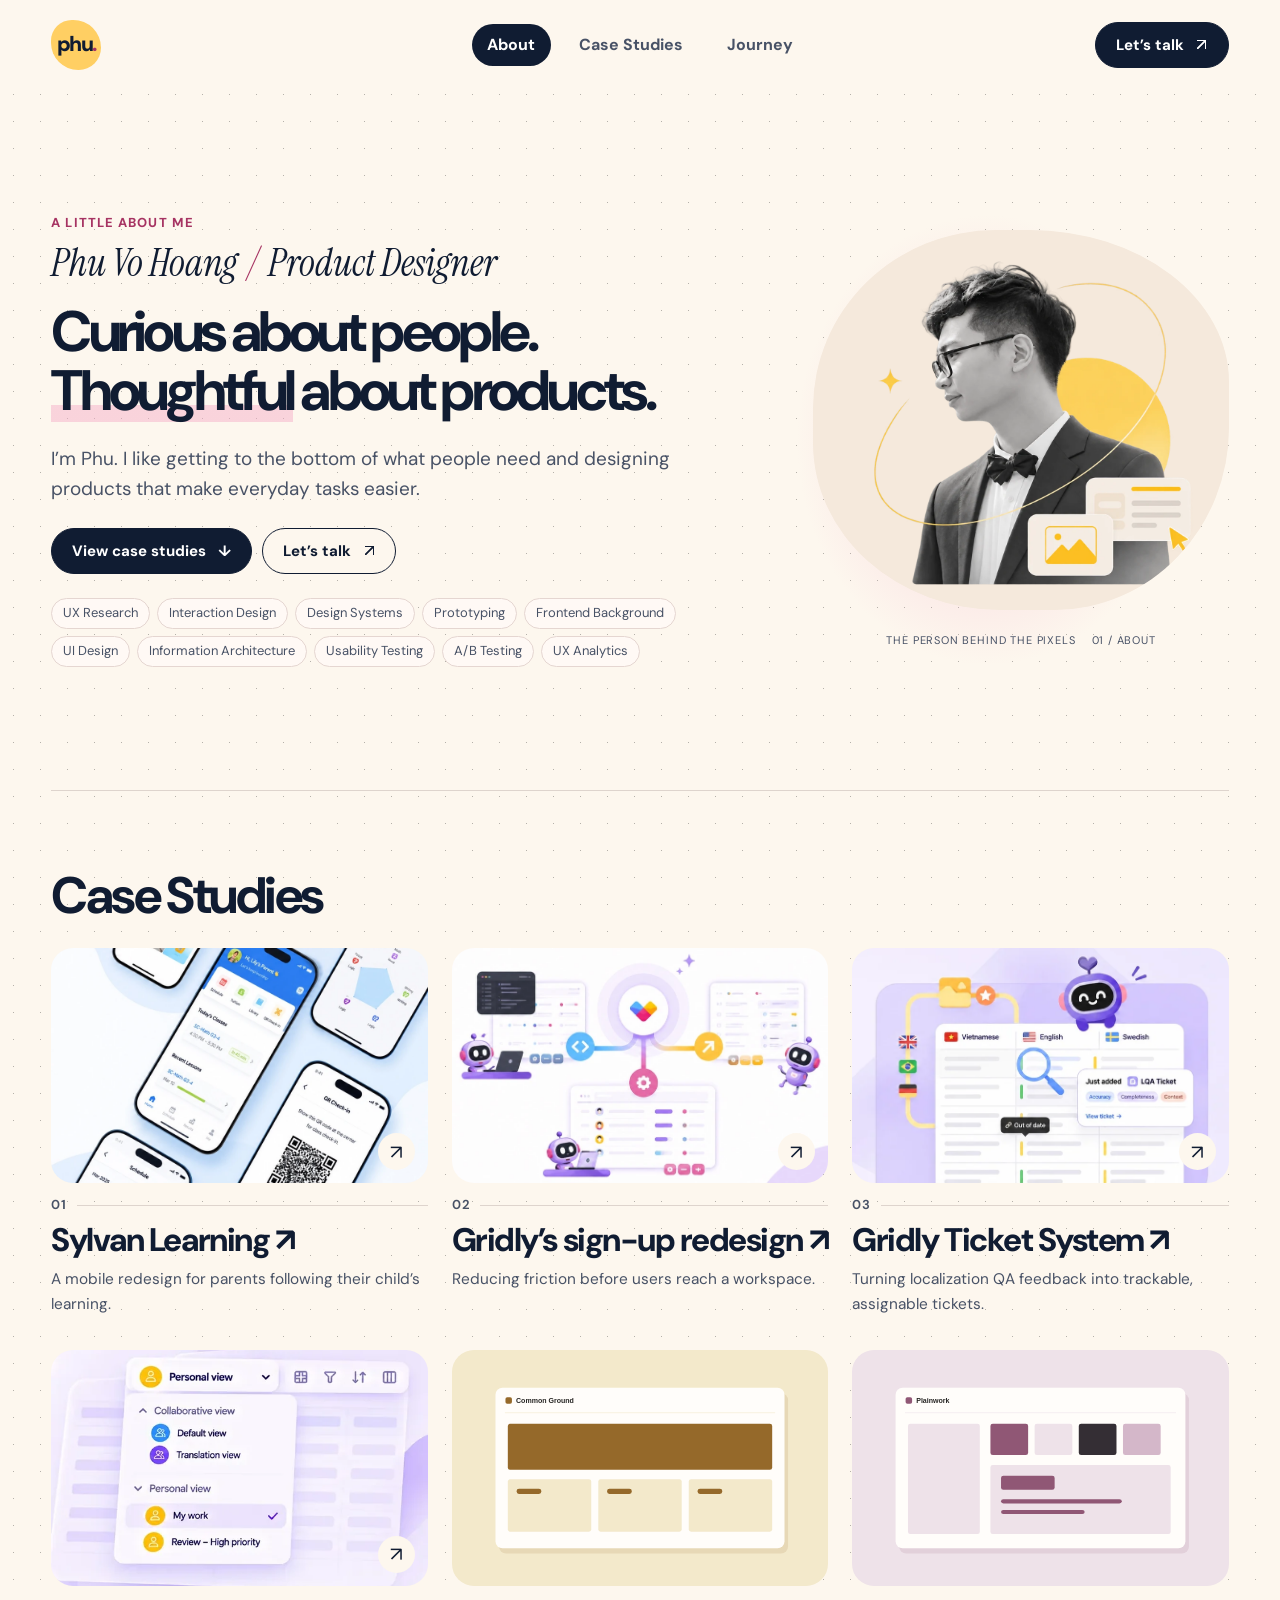
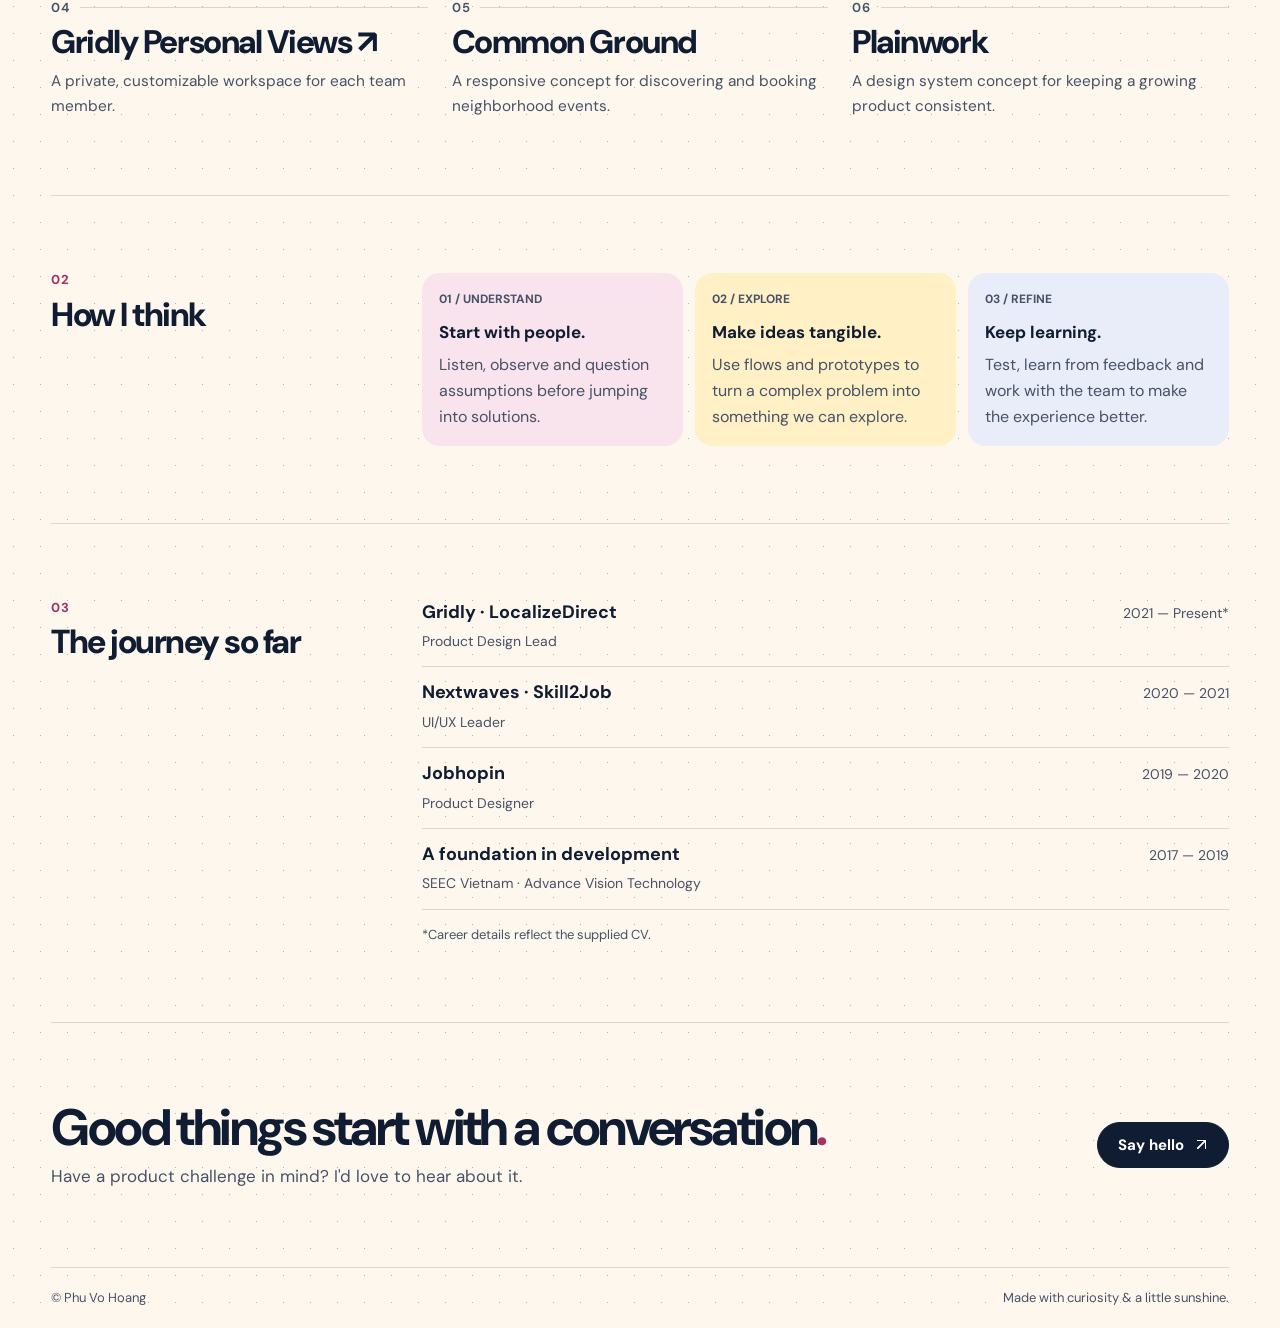
==== commit 373b7a4b: "Refresh portfolio homepage with cream studio styling" ====
--- a/index.html
+++ b/index.html
@@ -1,137 +1,10 @@
-<!doctype html><html lang="en"><head><meta charset="UTF-8"><meta name="viewport" content="width=device-width, initial-scale=1"><title>About — Phu Vo Hoang</title><meta name="description" content="Phu Vo Hoang, Product Designer. Curious about people. Thoughtful about products."><style>
-:root{--ink:#171714;--accent:#edc531;--muted:#6f6d65;--line:#e4e0d4;--paper:#fffef9;--hero-cream:#f6f1e2}*{box-sizing:border-box}html{scroll-behavior:smooth;scroll-padding-top:calc(max(12px, env(safe-area-inset-top)) + 68px)}body{margin:0;background:var(--paper);color:var(--ink);font-family:Arial,Helvetica,sans-serif;font-size:16px;line-height:1.7}a{color:inherit;text-decoration:none}a:focus-visible{outline:2px solid var(--accent);outline-offset:6px}nav{display:flex;align-items:center;justify-content:space-between;width:100%;gap:0 20px;margin-bottom:28px;padding:4px 14px;border-radius:12px;background:var(--hero-cream)}
-nav.is-pinned{position:sticky;top:max(12px, env(safe-area-inset-top));z-index:10;background:var(--paper);box-shadow:inset 0 0 0 1px rgba(255,255,255,.86),0 6px 24px rgba(42,35,18,.13)}
-@supports ((backdrop-filter:blur(32px)) or (-webkit-backdrop-filter:blur(32px))){
-  nav.is-pinned{background:linear-gradient(160deg,rgba(255,255,255,.72),rgba(246,241,226,.54));-webkit-backdrop-filter:blur(32px) saturate(160%);backdrop-filter:blur(32px) saturate(160%)}
-}
-@media(prefers-reduced-motion:no-preference){
-  nav.is-pinned{animation:nav-appear .22s ease-out}
-}
-@keyframes nav-appear{from{opacity:0;transform:translateY(-6px)}to{opacity:1;transform:translateY(0)}}
-@media(max-width:420px){html{scroll-padding-top:calc(max(12px, env(safe-area-inset-top)) + 112px)}}.logo{flex-shrink:0;font-weight:800;font-size:21px;letter-spacing:-1px}.logo span{color:var(--accent)}.navlinks{display:flex;flex-wrap:wrap;justify-content:flex-end;gap:0 14px;font-size:13px}.logo,.navlinks a{display:inline-flex;align-items:center;gap:4px;min-height:44px}.navlinks a{padding-inline:2px;white-space:nowrap}.navlinks [aria-current="location"]{color:var(--ink);box-shadow:0 2px 0 var(--accent)}main{max-width:1160px;margin:auto;padding:24px 38px 0}.eyebrow{text-transform:uppercase;letter-spacing:2.5px;font-size:12px;color:var(--muted);display:flex;align-items:center;gap:12px}.eyebrow:before{content:'';width:22px;height:1px;background:var(--accent)}.intro{position:relative;display:grid;grid-template-columns:1.3fr 1fr;gap:70px;padding-top:26px;padding-bottom:80px}.intro h1{font-size:clamp(48px,5.3vw,74px);font-weight:500;line-height:1.09;letter-spacing:-4px;margin:14px 0 26px}.intro h1 em{font-family:Georgia,serif;font-weight:400;color:var(--ink);background:linear-gradient(transparent 68%,var(--accent) 68%,var(--accent) 92%,transparent 92%)}.lead{font-size:19px;line-height:1.8;max-width:460px;color:#61615e}.intro .name{font-size:14px;margin-top:30px}.name span{display:block;color:var(--ink);font-size:15px;margin-top:3px}.visual{position:relative;padding:20px 24px 0 0;align-self:center}.portrait{position:relative;width:100%;aspect-ratio:1.05;object-fit:contain;border-radius:16px;display:block;background:var(--hero-cream)}.visual:after{content:'';position:absolute;left:-22px;bottom:38px;width:90px;height:90px;border:1px solid #d4bc58;border-radius:50%;z-index:-1}.photo-note{display:flex;justify-content:space-between;font-size:11px;letter-spacing:1.4px;color:var(--muted);margin-top:15px}.story{border-top:1px solid var(--line);padding:44px 0 55px;display:grid;grid-template-columns:1fr 2fr;gap:65px}.label{font-size:13px;letter-spacing:1.6px;text-transform:uppercase;color:var(--ink)}.label small{color:#8c8673;margin-right:16px}.story h2{font-size:30px;font-weight:400;line-height:1.3;letter-spacing:-.8px;margin:0 0 22px}.story p{font-size:16px;color:#666662;margin:0 0 16px;max-width:650px}.story strong{font-weight:400;color:var(--ink)}.quote{position:relative;padding:27px 0 27px 29px;margin:29px 0 0;border-left:2px solid var(--accent);font-family:Georgia,serif;font-size:22px;color:var(--ink);font-style:italic;background:linear-gradient(90deg,#fff3be,transparent)}.approach{display:grid;grid-template-columns:repeat(3,1fr);gap:26px;margin-top:0}.approach article{padding-top:20px;border-top:1px solid #ddd3ae}.approach b{font-size:13px;font-weight:500}.approach p{font-size:14px;margin-top:9px}.num{color:#7a6a2d;font-size:12px;display:block;margin-bottom:16px}.tags{display:flex;gap:9px;flex-wrap:wrap;margin-top:25px}.tags span{background:var(--hero-cream);font-size:12px;border-radius:30px;padding:5px 13px;color:#625c48}.journey{display:flex;flex-direction:column}.role{display:grid;grid-template-columns:1fr auto;border-bottom:1px solid var(--line);padding:17px 0}.role:first-child{padding-top:0}.role h3{font-size:14px;font-weight:500;margin:0}.role p{font-size:14px;margin:2px 0 0}.role time{font-size:12px;color:var(--muted);padding-top:4px}.contact{padding:48px 0 62px;border-top:1px solid var(--line);display:flex;align-items:center;justify-content:space-between}.contact h2{font-weight:400;font-size:34px;letter-spacing:-1px;margin:0}.contact p{font-size:15px;color:var(--muted);margin:5px 0}.button{display:inline-flex;gap:27px;align-items:center;background:var(--accent);color:var(--ink);padding:12px 21px;font-size:12px;transition:background .2s,transform .2s}.button:hover{background:#f8d64e;transform:translateY(-3px)}footer{max-width:1160px;margin:auto;border-top:1px solid var(--line);padding:22px 38px 28px;display:flex;justify-content:space-between;font-size:12px;color:var(--muted)}.reveal{animation:enter .8s both}.delay{animation-delay:.15s}@keyframes enter{from{opacity:0;transform:translateY(15px)}to{opacity:1;transform:translateY(0)}}@media(max-width:700px){nav{gap:0 12px;padding-inline:10px}.navlinks{gap:0 9px}main{padding:20px 24px 0}.intro{grid-template-columns:1fr;gap:30px;padding-bottom:48px}.intro h1{letter-spacing:-2.5px}.visual{max-width:390px;width:100%;margin:auto;padding-right:16px}.story{grid-template-columns:1fr;gap:24px;padding:30px 0}.approach{gap:15px}.approach b{font-size:12px}.contact{align-items:flex-start;gap:25px;flex-direction:column;padding:32px 0}.contact h2{font-size:30px}footer{padding:20px 24px}.role time{font-size:11px}}@media(prefers-reduced-motion:reduce){html{scroll-behavior:auto}.reveal{animation:none}.button{transition:none}}
-
-.dot-grid {
-  position: absolute;
-  width: 156px;
-  height: 185px;
-  right: -25px;
-  top: -20px;
-  pointer-events: none;
-  mask-image: radial-gradient(ellipse at 68% 30%, #000 10%, transparent 76%);
-}
-.dot-grid span {
-  position: absolute;
-  inset: 0;
-  background: radial-gradient(circle, #ad8615 1px, transparent 1.35px) 0 0 / 36px 12px;
-  opacity: .35;
-  animation: dot-twinkle 6s ease-in-out infinite alternate;
-}
-.dot-grid span:nth-child(2) { background-position: 12px 0; animation-delay: -2s; }
-.dot-grid span:nth-child(3) { background-position: 24px 0; animation-delay: -4s; }
-@keyframes dot-twinkle {
-  from { opacity: .23; }
-  to { opacity: .56; }
-}
-@media (max-width: 700px) {
-  .dot-grid { right: -9px; }
-}
-@media (prefers-reduced-motion: reduce) {
-  .dot-grid span { animation: none; }
-}
-
-.intro { isolation: isolate; }
-.hero-pattern {
-  position: absolute;
-  inset-block: 0;
-  inset-inline: calc(50% - 50vw);
-  z-index: -1;
-  overflow: hidden;
-  pointer-events: none;
-}
-.hero-pattern-layer {
-  position: absolute;
-  inset: -110px 0;
-  transform: translateY(var(--hero-shift, 0px));
-}
-.hero-mark {
-  position: absolute;
-  left: var(--x);
-  top: var(--y);
-  width: calc(var(--size) * 1.24);
-  aspect-ratio: 1;
-  color: var(--pattern-color, #b68c1e);
-  opacity: .42;
-  transform: translate(-50%, -50%) rotate(var(--angle, 0deg));
-}
-.hero-mark:nth-child(4n + 2) { --pattern-color: #268879; }
-.hero-mark:nth-child(4n + 3) { --pattern-color: #4979b5; }
-.hero-mark:nth-child(4n + 4) { --pattern-color: #bf6544; }
-.hero-mark.dots {
-  background: radial-gradient(circle, currentColor 1.45px, transparent 1.85px) 0 0 / 11px 11px;
-}
-.hero-mark.ring { border: 1px solid currentColor; border-radius: 50%; }
-.hero-mark.diamond { border: 1px solid currentColor; }
-.hero-mark.cross::before,
-.hero-mark.cross::after { content: ''; position: absolute; background: currentColor; }
-.hero-mark.cross::before { inset: 50% 0 auto; height: 1px; }
-.hero-mark.cross::after { inset: 0 auto 0 50%; width: 1px; }
-@media (max-width: 700px) {
-  .hero-mark { width: calc(var(--size) * .9); opacity: .36; }
-}
-@media (prefers-reduced-motion: reduce) {
-  .hero-pattern-layer { transform: none; }
-}
-
-.featured-projects { border-top: 1px solid var(--line); padding: 48px 0 58px; }
-.projects-heading { display: flex; flex-wrap: wrap; align-items: baseline; justify-content: space-between; gap: 8px 24px; margin-bottom: 25px; }
-.projects-heading h2 { font-size: clamp(22px, 3vw, 34px); font-weight: 500; letter-spacing: -.035em; line-height: 1.2; margin: 0; }
-.project-grid { display: grid; grid-template-columns: repeat(3, minmax(0, 1fr)); gap: 24px; }
-.project-card { border: 1px solid var(--line); border-radius: 6px; overflow: hidden; }
-.project-card img { display: block; width: 100%; height: auto; background: #f4efd9; }
-.project-copy { padding: 16px 18px 19px; }
-.project-number { font-size:12px; letter-spacing: .12em; color: var(--muted); }
-.project-copy h3 { margin: 3px 0 4px; font-size: 18px; font-weight: 500; line-height: 1.3; }
-.project-copy p { margin: 0; font-size:15px; color: var(--muted); line-height: 1.55; }
-@media (max-width: 900px) { .project-grid { grid-template-columns: repeat(2, minmax(0, 1fr)); } }
-@media (max-width: 520px) {
-  .featured-projects { padding: 32px 0; }
-  .project-grid { grid-template-columns: 1fr; gap: 16px; }
-}
-
-.intro { align-items: center; }
-.intro h1 { max-width: 14ch; margin: 12px 0 22px; }
-.hero-copy { min-width: 0; }
-.hero-role { font-size:13px; font-weight: 700; letter-spacing: .13em; text-transform: uppercase; margin: 0; }
-.hero-role span { color: var(--muted); margin-inline: 5px; }
-.hero-actions { display: flex; flex-wrap: wrap; align-items: center; gap: 12px 16px; margin-top: 27px; }
-.hero-actions .button, .button-secondary { min-height: 48px; padding: 11px 17px; border-radius: 8px; font-size: 15px; font-weight: 600; }
-.button-secondary { display: inline-flex; align-items: center; gap: 14px; background: var(--ink); color: var(--paper); }
-.button-secondary:hover { background: #34342e; }
-@media (max-width: 700px) {
-  .intro h1 { font-size: clamp(37px, 9vw, 56px); }
-  .hero-actions { margin-top: 20px; }
-}
-@media (prefers-reduced-motion: reduce) {
-  .hero-actions .button:hover { transform: none; }
-}
-</style></head><body><main id="about"><nav aria-label="Main navigation"><a href="#about" class="logo" aria-label="Phu Vo Hoang home">phu<span>.</span></a><div class="navlinks"><a href="#about" aria-current="location">About</a><a href="#projects">Case Studies</a><a href="#journey">Journey</a><a href="mailto:phu.vohoang89@gmail.com">Let’s talk <span aria-hidden="true">↗︎</span></a></div></nav><div class="eyebrow reveal">A little about me</div><section class="intro"><div class="hero-pattern" aria-hidden="true"><div class="hero-pattern-layer">
-  <span class="hero-mark dots" style="--x:5%;--y:29%;--size:52px;--angle:-9deg"></span>
-  <span class="hero-mark ring" style="--x:9%;--y:64%;--size:55px;--angle:0deg"></span>
-  <span class="hero-mark diamond" style="--x:15%;--y:76%;--size:17px;--angle:28deg"></span>
-  <span class="hero-mark cross" style="--x:22%;--y:22%;--size:17px;--angle:0deg"></span>
-  <span class="hero-mark dots" style="--x:28%;--y:70%;--size:38px;--angle:12deg"></span>
-  <span class="hero-mark ring" style="--x:35%;--y:52%;--size:36px;--angle:0deg"></span>
-  <span class="hero-mark diamond" style="--x:43%;--y:26%;--size:14px;--angle:36deg"></span>
-  <span class="hero-mark cross" style="--x:49%;--y:71%;--size:23px;--angle:0deg"></span>
-  <span class="hero-mark dots" style="--x:54%;--y:44%;--size:52px;--angle:-11deg"></span>
-  <span class="hero-mark ring" style="--x:61%;--y:78%;--size:66px;--angle:0deg"></span>
-  <span class="hero-mark diamond" style="--x:72%;--y:24%;--size:20px;--angle:45deg"></span>
-  <span class="hero-mark dots" style="--x:83%;--y:73%;--size:43px;--angle:13deg"></span>
-  <span class="hero-mark cross" style="--x:92%;--y:57%;--size:21px;--angle:0deg"></span>
-  <span class="hero-mark ring" style="--x:95%;--y:30%;--size:46px;--angle:0deg"></span>
-  <span class="hero-mark dots" style="--x:98%;--y:67%;--size:36px;--angle:-7deg"></span>
-</div></div>
-<div class="hero-copy reveal">
+<!doctype html><html lang="en"><head><meta charset="UTF-8"><meta name="viewport" content="width=device-width, initial-scale=1"><title>About — Phu Vo Hoang</title><meta name="description" content="Phu Vo Hoang, Product Designer. Curious about people. Thoughtful about products."><link rel="preconnect" href="https://fonts.googleapis.com">
+<link rel="preconnect" href="https://fonts.gstatic.com" crossorigin>
+<link href="https://fonts.googleapis.com/css2?family=DM+Sans:wght@400;500;600;700;800&family=Instrument+Serif:ital@1&display=swap" rel="stylesheet">
+<link rel="stylesheet" href="assets/home.css?v=studio">
+</head><body><main id="about"><nav aria-label="Main navigation"><a href="#about" class="logo" aria-label="Phu Vo Hoang home">phu<span>.</span></a><div class="navlinks"><a href="#about" aria-current="location">About</a><a href="#projects">Case Studies</a><a href="#journey">Journey</a></div><a class="nav-contact" href="mailto:phu.vohoang89@gmail.com">Let’s talk <span aria-hidden="true">↗︎</span></a></nav><section class="intro"><div class="hero-pattern" aria-hidden="true"><div class="hero-pattern-layer"></div></div>
+<div class="hero-copy">
+  <p class="eyebrow">A little about me</p>
   <p class="hero-role">Phu Vo Hoang <span aria-hidden="true">/</span> Product Designer</p>
   <h1>Curious about people. <em>Thoughtful</em> about products.</h1>
   <p class="lead">I’m Phu. I like getting to the bottom of what people need and designing products that make everyday tasks easier.</p>
@@ -141,7 +14,7 @@
   </div>
   <div class="tags"><span>UX Research</span><span>Interaction Design</span><span>Design Systems</span><span>Prototyping</span><span>Frontend Background</span><span>UI Design</span><span>Information Architecture</span><span>Usability Testing</span><span>A/B Testing</span><span>UX Analytics</span></div>
 </div>
-<div class="visual reveal delay"><div class="dot-grid" aria-hidden="true"><span></span><span></span><span></span></div><img class="portrait" src="assets/portrait-hero.webp" alt="Phu Vo Hoang wearing glasses and a suit"><div class="photo-note"><span>THE PERSON BEHIND THE PIXELS</span><span>01 / ABOUT</span></div></div></section><section class="featured-projects" id="projects" aria-labelledby="projects-title">
+<div class="visual"><img class="portrait" src="assets/portrait-hero.webp" alt="Phu Vo Hoang wearing glasses and a suit"><div class="photo-note"><span>THE PERSON BEHIND THE PIXELS</span><span>01 / ABOUT</span></div></div></section><section class="featured-projects" id="projects" aria-labelledby="projects-title">
   <header class="projects-heading">
     <h2 id="projects-title">Case Studies</h2>
   </header>
@@ -203,7 +76,7 @@
       </div>
     </article>
   </div>
-</section><section class="story"><div class="label"><small>02</small>How I think</div><div><div class="approach"><article><span class="num">01 / UNDERSTAND</span><b>Start with people.</b><p>Listen, observe and question assumptions before jumping into solutions.</p></article><article><span class="num">02 / EXPLORE</span><b>Make ideas tangible.</b><p>Use flows and prototypes to turn a complex problem into something we can explore.</p></article><article><span class="num">03 / REFINE</span><b>Keep learning.</b><p>Test, learn from feedback and work with the team to make the experience better.</p></article></div></div></section><section class="story" id="journey"><div class="label"><small>03</small>The journey so far</div><div class="journey"><div class="role"><div><h3>Gridly · LocalizeDirect</h3><p>Product Design Lead</p></div><time>2021 — Present*</time></div><div class="role"><div><h3>Nextwaves · Skill2Job</h3><p>UI/UX Leader</p></div><time>2020 — 2021</time></div><div class="role"><div><h3>Jobhopin</h3><p>Product Designer</p></div><time>2019 — 2020</time></div><div class="role"><div><h3>A foundation in development</h3><p>SEEC Vietnam · Advance Vision Technology</p></div><time>2017 — 2019</time></div><p style="font-size:12px;margin-top:15px;color:#999">*Career details reflect the supplied CV.</p></div></section><section class="contact" id="contact"><div><h2>Good things start with a conversation<span style="color:var(--accent)">.</span></h2><p>Have a product challenge in mind? I'd love to hear about it.</p></div><a class="button-secondary" href="mailto:phu.vohoang89@gmail.com">Say hello <span aria-hidden="true">↗︎</span></a></section></main><footer><span>© Phu Vo Hoang</span><span>Made with curiosity & a little sunshine.</span></footer>
+</section><section class="story"><div class="label"><small>02</small>How I think</div><div><div class="approach"><article><span class="num">01 / UNDERSTAND</span><b>Start with people.</b><p>Listen, observe and question assumptions before jumping into solutions.</p></article><article><span class="num">02 / EXPLORE</span><b>Make ideas tangible.</b><p>Use flows and prototypes to turn a complex problem into something we can explore.</p></article><article><span class="num">03 / REFINE</span><b>Keep learning.</b><p>Test, learn from feedback and work with the team to make the experience better.</p></article></div></div></section><section class="story" id="journey"><div class="label"><small>03</small>The journey so far</div><div class="journey"><div class="role"><div><h3>Gridly · LocalizeDirect</h3><p>Product Design Lead</p></div><time>2021 — Present*</time></div><div class="role"><div><h3>Nextwaves · Skill2Job</h3><p>UI/UX Leader</p></div><time>2020 — 2021</time></div><div class="role"><div><h3>Jobhopin</h3><p>Product Designer</p></div><time>2019 — 2020</time></div><div class="role"><div><h3>A foundation in development</h3><p>SEEC Vietnam · Advance Vision Technology</p></div><time>2017 — 2019</time></div><p>*Career details reflect the supplied CV.</p></div></section><section class="contact" id="contact"><div><h2>Good things start with a conversation<span>.</span></h2><p>Have a product challenge in mind? I'd love to hear about it.</p></div><a class="button-secondary" href="mailto:phu.vohoang89@gmail.com">Say hello <span aria-hidden="true">↗︎</span></a></section></main><footer><span>© Phu Vo Hoang</span><span>Made with curiosity & a little sunshine.</span></footer>
 <script>
   const hero = document.querySelector('.intro');
   const patternLayer = hero.querySelector('.hero-pattern-layer');
--- a/assets/home.css
+++ b/assets/home.css
@@ -0,0 +1,232 @@
+:root {
+  --paper: #fdf7ee;
+  --ink: #101c32;
+  --muted: #485266;
+  --accent: #a63362;
+  --line: #ded4cd;
+  --pink: #f3b3cb;
+  --gold: #ffcf63;
+  --radius: 22px;
+  color-scheme: light;
+}
+
+* { box-sizing: border-box; }
+html { scroll-behavior: smooth; scroll-padding-top: 100px; }
+body {
+  margin: 0;
+  background: radial-gradient(circle, #b5b1aa 0.85px, transparent 1px) 0 0 / 27px 27px, var(--paper);
+  color: var(--ink);
+  font: 16px/1.6 "DM Sans", Arial, sans-serif;
+}
+a { color: inherit; text-decoration: none; }
+a:focus-visible { outline: 2px solid var(--accent); outline-offset: 4px; }
+main, footer { width: min(1360px, calc(100% - clamp(36px, 8vw, 108px))); margin-inline: auto; }
+h1, h2, h3, p { margin: 0; }
+
+nav {
+  position: relative;
+  z-index: 10;
+  display: grid;
+  grid-template-columns: 1fr auto 1fr;
+  align-items: center;
+  gap: 12px;
+  padding-block: 20px;
+  background: var(--paper);
+  box-shadow: 0 0 0 100vmax var(--paper);
+  clip-path: inset(0 -100vmax);
+}
+nav.is-pinned {
+  position: sticky;
+  top: max(8px, env(safe-area-inset-top));
+  padding-inline: 14px;
+  border-radius: 32px;
+  background: var(--paper);
+  clip-path: none;
+  box-shadow: 0 5px 25px #101c3214;
+}
+@supports (backdrop-filter: blur(18px)) {
+  nav.is-pinned { background: #fdf7eee8; backdrop-filter: blur(18px); }
+}
+.logo {
+  display: inline-grid;
+  grid-auto-flow: column;
+  place-content: center;
+  justify-self: start;
+  width: 50px;
+  height: 50px;
+  border-radius: 42% 56% 45% 55%;
+  background: var(--gold);
+  font-size: 21px;
+  font-weight: 850;
+  letter-spacing: -.07em;
+}
+.logo span { color: var(--accent); }
+.navlinks { display: flex; align-items: center; gap: clamp(2px, 1vw, 14px); flex-wrap: wrap; }
+.navlinks a { border-radius: 999px; padding: 8px clamp(9px, 1.2vw, 18px); font-weight: 700; color: var(--muted); white-space: nowrap; }
+.navlinks a:hover { background: #f3e9e2; }
+.navlinks [aria-current="location"] { background: var(--ink); color: #fff; }
+.navlinks [aria-current="location"]:hover { background: #243451; }
+.nav-contact { justify-self: end; }
+
+.intro {
+  position: relative;
+  isolation: isolate;
+  display: grid;
+  grid-template-columns: minmax(0, 1.65fr) minmax(0, 1fr);
+  align-items: center;
+  min-height: min(700px, calc(100svh - 90px));
+  gap: clamp(28px, 6vw, 96px);
+  padding-block: clamp(55px, 9vw, 126px);
+}
+.eyebrow {
+  color: var(--accent);
+  font-size: 13px;
+  font-weight: 750;
+  letter-spacing: .085em;
+  text-transform: uppercase;
+  margin-bottom: 8px;
+}
+.hero-role { font: italic 400 clamp(1.7rem, 3vw, 2.9rem)/1.12 "Instrument Serif", Georgia, serif; }
+.hero-role span { margin-inline: .12em; color: var(--accent); }
+.intro h1 {
+  max-width: 18ch;
+  font-size: clamp(2.45rem, 4.45vw, 4.45rem);
+  letter-spacing: -.065em;
+  line-height: 1.04;
+  text-wrap: balance;
+  margin: 17px 0 23px;
+}
+.intro h1 em {
+  font-style: normal;
+  background: linear-gradient(transparent 70%, #f5acc77a 70%, #f5acc77a 92%, transparent 92%);
+}
+.lead { max-width: 58ch; color: var(--muted); font-size: clamp(1.125rem, 1.48vw, 1.3rem); }
+.hero-actions { display: flex; flex-wrap: wrap; gap: 10px; margin-top: 24px; }
+.button, .button-secondary, .nav-contact {
+  display: inline-flex;
+  justify-content: center;
+  align-items: center;
+  gap: 12px;
+  min-height: 45px;
+  padding: 10px 20px;
+  border: 1px solid var(--ink);
+  border-radius: 999px;
+  background: var(--ink);
+  color: white;
+  font-size: 15px;
+  font-weight: 750;
+  transition: background .18s ease, color .18s ease;
+}
+.hero-actions .button-secondary { background: var(--paper); color: var(--ink); }
+.button:hover, .button-secondary:hover, .nav-contact:hover { background: #273857; color: white; }
+.tags { display: flex; flex-wrap: wrap; gap: 7px; margin-top: 24px; }
+.tags span { padding: 4px 11px; border: 1px solid #e5d6d1; border-radius: 999px; background: #fff9f5; color: var(--muted); font-size: 13px; }
+.visual { position: relative; isolation: isolate; width: min(100%, 420px); margin-inline: auto; }
+.portrait {
+  display: block;
+  width: 100%;
+  height: auto;
+  border-radius: 44% 48% 42% 45% / 47% 40% 48% 44%;
+  background: #f5e9dc;
+}
+.hero-pattern { position: absolute; z-index: -1; inset: 0 0 0 59%; overflow: clip; pointer-events: none; }
+.hero-pattern-layer {
+  position: absolute;
+  inset: 15% 7%;
+  border-radius: 50%;
+  background: radial-gradient(ellipse at center, #f5b3cc99, transparent 65%);
+  transform: translateY(var(--hero-shift, 0px));
+}
+.photo-note { display: flex; justify-content: center; flex-wrap: wrap; gap: 5px 16px; margin-top: 22px; color: var(--muted); text-align: center; font-size: 11px; letter-spacing: .075em; }
+
+.featured-projects, .story, .contact { padding-block: clamp(36px, 6vw, 78px); border-top: 1px solid var(--line); }
+.projects-heading h2, .contact h2 { font-size: clamp(2rem, 4vw, 3.5rem); line-height: 1.1; letter-spacing: -.05em; }
+.projects-heading { margin-bottom: 24px; }
+.project-grid { display: grid; grid-template-columns: repeat(3, minmax(0, 1fr)); gap: 34px 24px; }
+.project-card { min-width: 0; }
+.project-card > a { display: block; position: relative; border-radius: var(--radius); }
+.project-card > a::after {
+  content: "↗" / "";
+  position: absolute;
+  right: 13px;
+  bottom: 13px;
+  display: grid;
+  place-items: center;
+  width: 37px;
+  aspect-ratio: 1;
+  border-radius: 50%;
+  background: var(--paper);
+  color: var(--ink);
+  font-size: 20px;
+  transition: background .18s ease, color .18s ease;
+}
+.project-card > a:hover::after, .project-card > a:focus-visible::after { background: var(--ink); color: white; }
+.project-card img { display: block; width: 100%; height: auto; aspect-ratio: 8 / 5; object-fit: cover; border-radius: var(--radius); }
+.project-copy { padding-top: 12px; }
+.project-number { display: flex; align-items: center; gap: 10px; color: var(--muted); font-size: 13px; font-weight: 650; letter-spacing: .065em; }
+.project-number::after { content: ""; flex: 1; height: 1px; background: var(--line); }
+.project-copy h3 { margin-top: 6px; font-size: clamp(1.45rem, 2.55vw, 2.45rem); font-weight: 800; letter-spacing: -.045em; line-height: 1.13; text-wrap: balance; }
+.project-copy h3 a:hover { text-decoration: underline; text-decoration-thickness: 1px; text-underline-offset: .15em; }
+.project-copy p { margin-top: 8px; color: var(--muted); font-size: clamp(.95rem, 1.2vw, 1.1rem); }
+
+.story { display: grid; grid-template-columns: minmax(0, 1fr) minmax(0, 2.5fr); gap: 25px 48px; }
+.label { font-size: clamp(1.45rem, 2.6vw, 2.35rem); font-weight: 800; line-height: 1.12; letter-spacing: -.045em; }
+.label small { display: block; margin-bottom: 8px; font-size: 13px; letter-spacing: .07em; color: var(--accent); }
+.approach { display: grid; grid-template-columns: repeat(3, minmax(0, 1fr)); gap: 12px; }
+.approach article { padding: 17px; border-radius: 18px; background: #f9e4ed; }
+.approach article:nth-child(2) { background: #fff0c6; }
+.approach article:nth-child(3) { background: #e9edf9; }
+.approach b { display: block; font-size: 17px; }
+.approach p, .role p, .contact p { color: var(--muted); margin-top: 6px; }
+.num { display: block; margin-bottom: 10px; font-size: 12px; font-weight: 700; color: var(--muted); }
+.role { display: grid; grid-template-columns: 1fr auto; align-items: baseline; gap: 6px 14px; padding: 14px 0; border-bottom: 1px solid var(--line); }
+.role:first-child { padding-top: 0; }
+.role h3 { font-size: 18px; line-height: 1.3; }
+.role p, .role time { font-size: 14px; color: var(--muted); }
+.journey > p { margin-top: 15px; color: var(--muted); font-size: 13px; }
+.contact { display: flex; justify-content: space-between; align-items: center; gap: 24px; }
+.contact h2 span { color: var(--accent); }
+.contact p { font-size: 17px; }
+.contact .button-secondary { flex: none; }
+footer { display: flex; justify-content: space-between; gap: 8px 18px; flex-wrap: wrap; border-top: 1px solid var(--line); padding-block: 20px; color: var(--muted); font-size: 13px; }
+
+@media (max-width: 900px) {
+  .project-grid { grid-template-columns: repeat(2, minmax(0, 1fr)); }
+  .story { grid-template-columns: 1fr; }
+}
+@media (max-width: 700px) {
+  .intro { grid-template-columns: 1fr; padding-block: 40px 46px; min-height: 0; }
+  .intro h1 { max-width: 16ch; }
+  .visual { width: min(75%, 330px); }
+  .hero-pattern { inset: 35% 0 0; }
+  .contact { align-items: flex-start; flex-direction: column; }
+  nav { grid-template-columns: 1fr 1fr; gap: 8px; padding-block: 12px; }
+  .navlinks { grid-row: 2; grid-column: 1 / -1; }
+  .nav-contact { grid-row: 1; grid-column: 2; }
+  html { scroll-padding-top: 128px; }
+}
+@media (max-width: 520px) {
+  .project-grid, .approach { grid-template-columns: 1fr; }
+  .role { grid-template-columns: 1fr; }
+}
+@media (prefers-reduced-motion: reduce) {
+  html { scroll-behavior: auto; }
+  .hero-pattern-layer { transform: none; }
+  *, *::before, *::after { transition-duration: 0s !important; }
+}
+
+.nav-contact span[aria-hidden], .button-secondary span[aria-hidden] {
+  display: inline-grid;
+  place-items: center;
+  width: 12px;
+  height: 12px;
+  font-size: 0;
+}
+.nav-contact span[aria-hidden]::before, .button-secondary span[aria-hidden]::before {
+  content: "";
+  width: 8px;
+  height: 8px;
+  border-top: 1.5px solid currentColor;
+  border-right: 1.5px solid currentColor;
+  background: linear-gradient(135deg, transparent 43%, currentColor 44%, currentColor 56%, transparent 57%);
+}
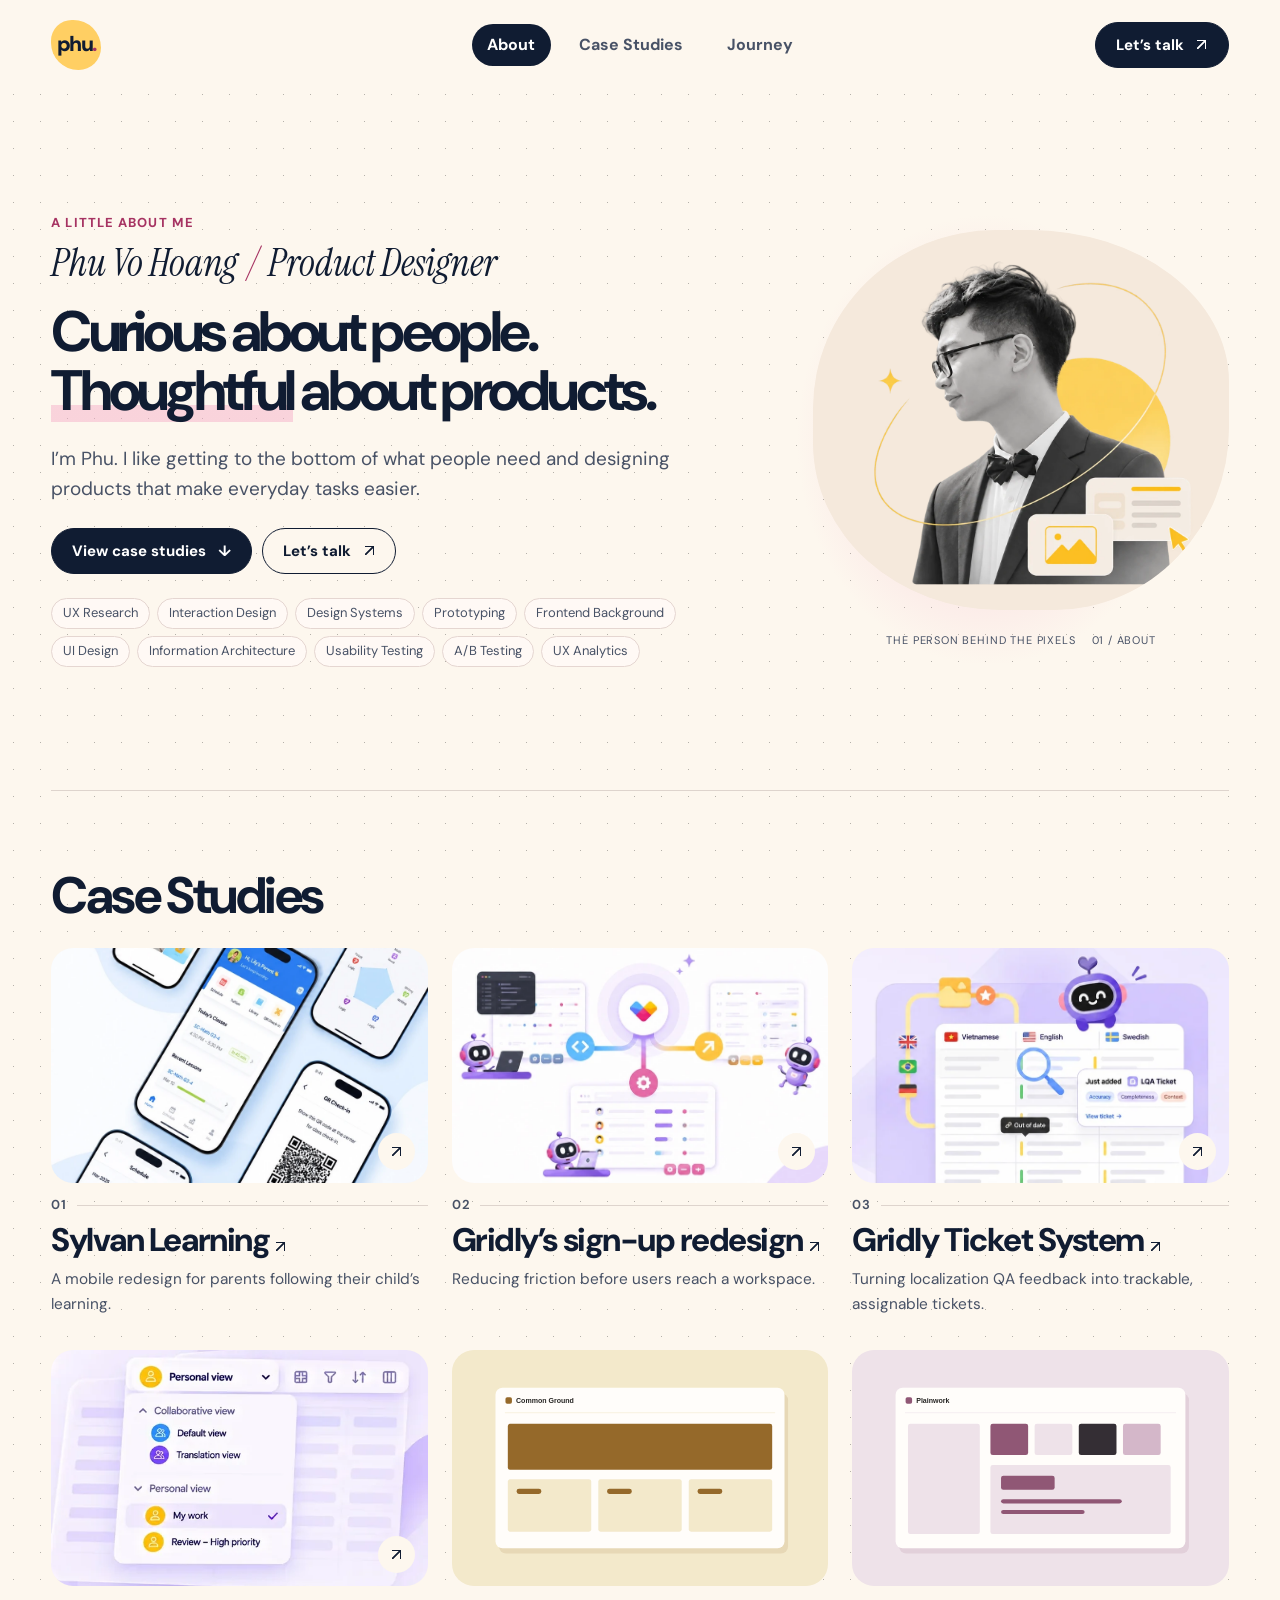
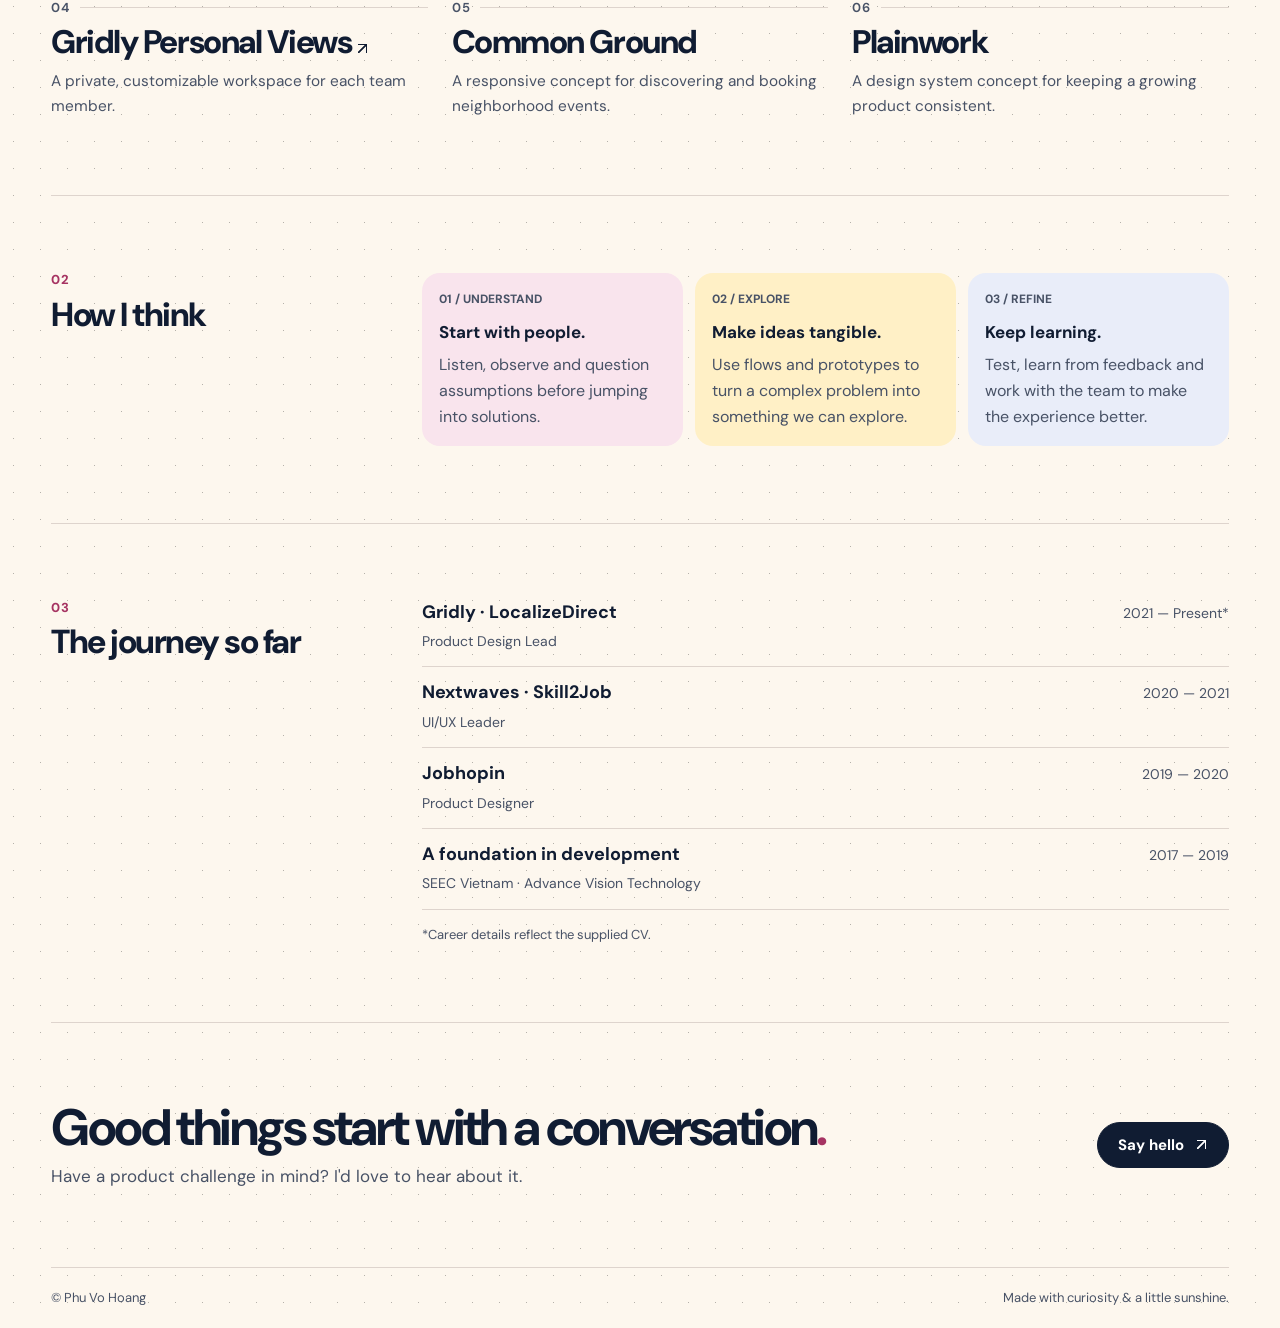
==== commit 6edcb234: "Render portfolio link arrows independently of fonts" ====
--- a/index.html
+++ b/index.html
@@ -1,7 +1,7 @@
 <!doctype html><html lang="en"><head><meta charset="UTF-8"><meta name="viewport" content="width=device-width, initial-scale=1"><title>About — Phu Vo Hoang</title><meta name="description" content="Phu Vo Hoang, Product Designer. Curious about people. Thoughtful about products."><link rel="preconnect" href="https://fonts.googleapis.com">
 <link rel="preconnect" href="https://fonts.gstatic.com" crossorigin>
 <link href="https://fonts.googleapis.com/css2?family=DM+Sans:wght@400;500;600;700;800&family=Instrument+Serif:ital@1&display=swap" rel="stylesheet">
-<link rel="stylesheet" href="assets/home.css?v=studio">
+<link rel="stylesheet" href="assets/home.css?v=studio-2">
 </head><body><main id="about"><nav aria-label="Main navigation"><a href="#about" class="logo" aria-label="Phu Vo Hoang home">phu<span>.</span></a><div class="navlinks"><a href="#about" aria-current="location">About</a><a href="#projects">Case Studies</a><a href="#journey">Journey</a></div><a class="nav-contact" href="mailto:phu.vohoang89@gmail.com">Let’s talk <span aria-hidden="true">↗︎</span></a></nav><section class="intro"><div class="hero-pattern" aria-hidden="true"><div class="hero-pattern-layer"></div></div>
 <div class="hero-copy">
   <p class="eyebrow">A little about me</p>
@@ -25,7 +25,7 @@
       </a>
       <div class="project-copy">
         <span class="project-number">01</span>
-        <h3><a href="sylvan-learning.html">Sylvan Learning ↗</a></h3>
+        <h3><a href="sylvan-learning.html">Sylvan Learning <span aria-hidden="true">↗</span></a></h3>
         <p>A mobile redesign for parents following their child’s learning.</p>
       </div>
     </article>
@@ -35,7 +35,7 @@
       </a>
       <div class="project-copy">
         <span class="project-number">02</span>
-        <h3><a href="gridly-signup-redesign.html">Gridly’s sign-up redesign ↗</a></h3>
+        <h3><a href="gridly-signup-redesign.html">Gridly’s sign-up redesign <span aria-hidden="true">↗</span></a></h3>
         <p>Reducing friction before users reach a workspace.</p>
       </div>
     </article>
@@ -45,7 +45,7 @@
       </a>
       <div class="project-copy">
         <span class="project-number">03</span>
-        <h3><a href="gridly-ticket-system.html">Gridly Ticket System ↗</a></h3>
+        <h3><a href="gridly-ticket-system.html">Gridly Ticket System <span aria-hidden="true">↗</span></a></h3>
         <p>Turning localization QA feedback into trackable, assignable tickets.</p>
       </div>
     </article>
@@ -55,7 +55,7 @@
       </a>
       <div class="project-copy">
         <span class="project-number">04</span>
-        <h3><a href="gridly-personal-views.html">Gridly Personal Views ↗</a></h3>
+        <h3><a href="gridly-personal-views.html">Gridly Personal Views <span aria-hidden="true">↗</span></a></h3>
         <p>A private, customizable workspace for each team member.</p>
       </div>
     </article>
--- a/assets/home.css
+++ b/assets/home.css
@@ -145,8 +145,8 @@
 .project-grid { display: grid; grid-template-columns: repeat(3, minmax(0, 1fr)); gap: 34px 24px; }
 .project-card { min-width: 0; }
 .project-card > a { display: block; position: relative; border-radius: var(--radius); }
-.project-card > a::after {
-  content: "↗" / "";
+.project-card > a::before {
+  content: "";
   position: absolute;
   right: 13px;
   bottom: 13px;
@@ -160,7 +160,14 @@
   font-size: 20px;
   transition: background .18s ease, color .18s ease;
 }
-.project-card > a:hover::after, .project-card > a:focus-visible::after { background: var(--ink); color: white; }
+.project-card > a::after {
+  position: absolute;
+  right: 27px;
+  bottom: 27px;
+  pointer-events: none;
+}
+.project-card > a:hover::before, .project-card > a:focus-visible::before { background: var(--ink); }
+.project-card > a:hover::after, .project-card > a:focus-visible::after { color: white; }
 .project-card img { display: block; width: 100%; height: auto; aspect-ratio: 8 / 5; object-fit: cover; border-radius: var(--radius); }
 .project-copy { padding-top: 12px; }
 .project-number { display: flex; align-items: center; gap: 10px; color: var(--muted); font-size: 13px; font-weight: 650; letter-spacing: .065em; }
@@ -215,14 +222,15 @@
   *, *::before, *::after { transition-duration: 0s !important; }
 }
 
-.nav-contact span[aria-hidden], .button-secondary span[aria-hidden] {
+.nav-contact span[aria-hidden], .button-secondary span[aria-hidden], .project-copy h3 span[aria-hidden] {
   display: inline-grid;
   place-items: center;
   width: 12px;
   height: 12px;
   font-size: 0;
 }
-.nav-contact span[aria-hidden]::before, .button-secondary span[aria-hidden]::before {
+.nav-contact span[aria-hidden]::before, .button-secondary span[aria-hidden]::before,
+.project-copy h3 span[aria-hidden]::before, .project-card > a::after {
   content: "";
   width: 8px;
   height: 8px;
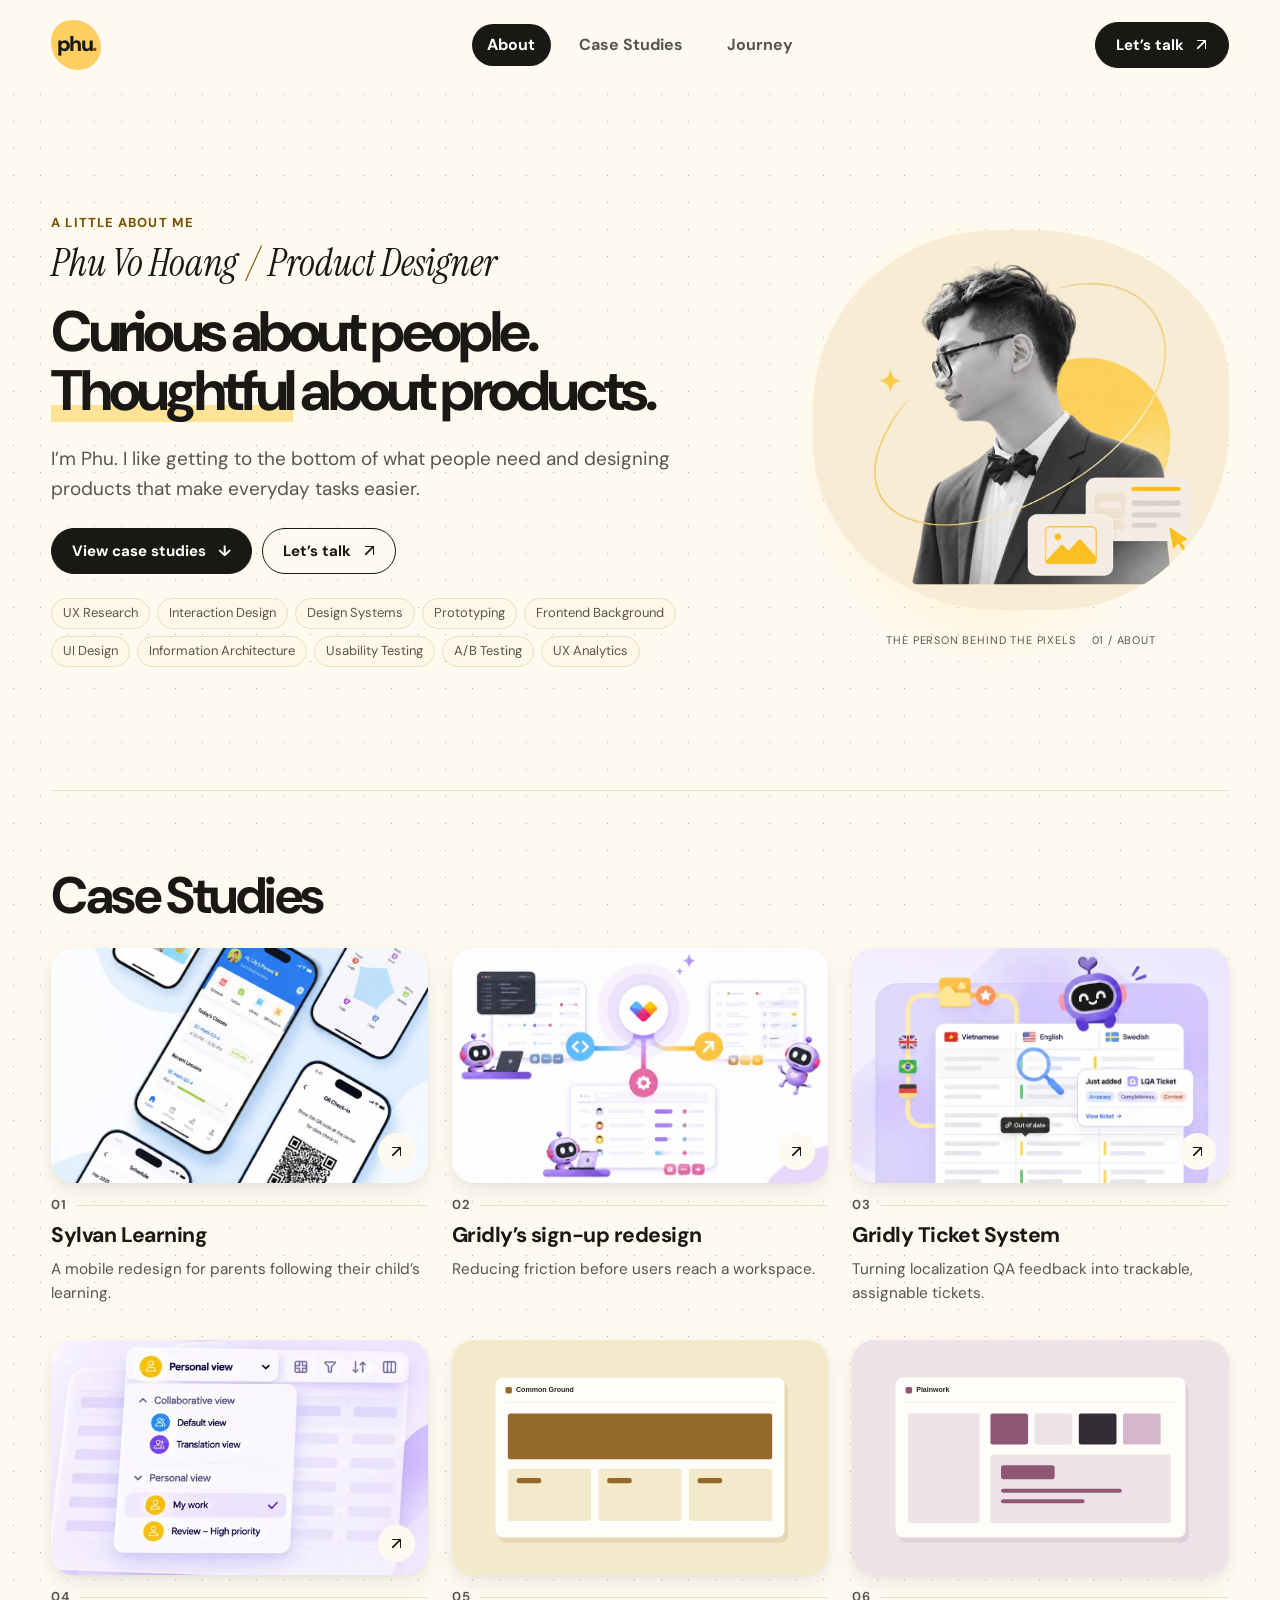
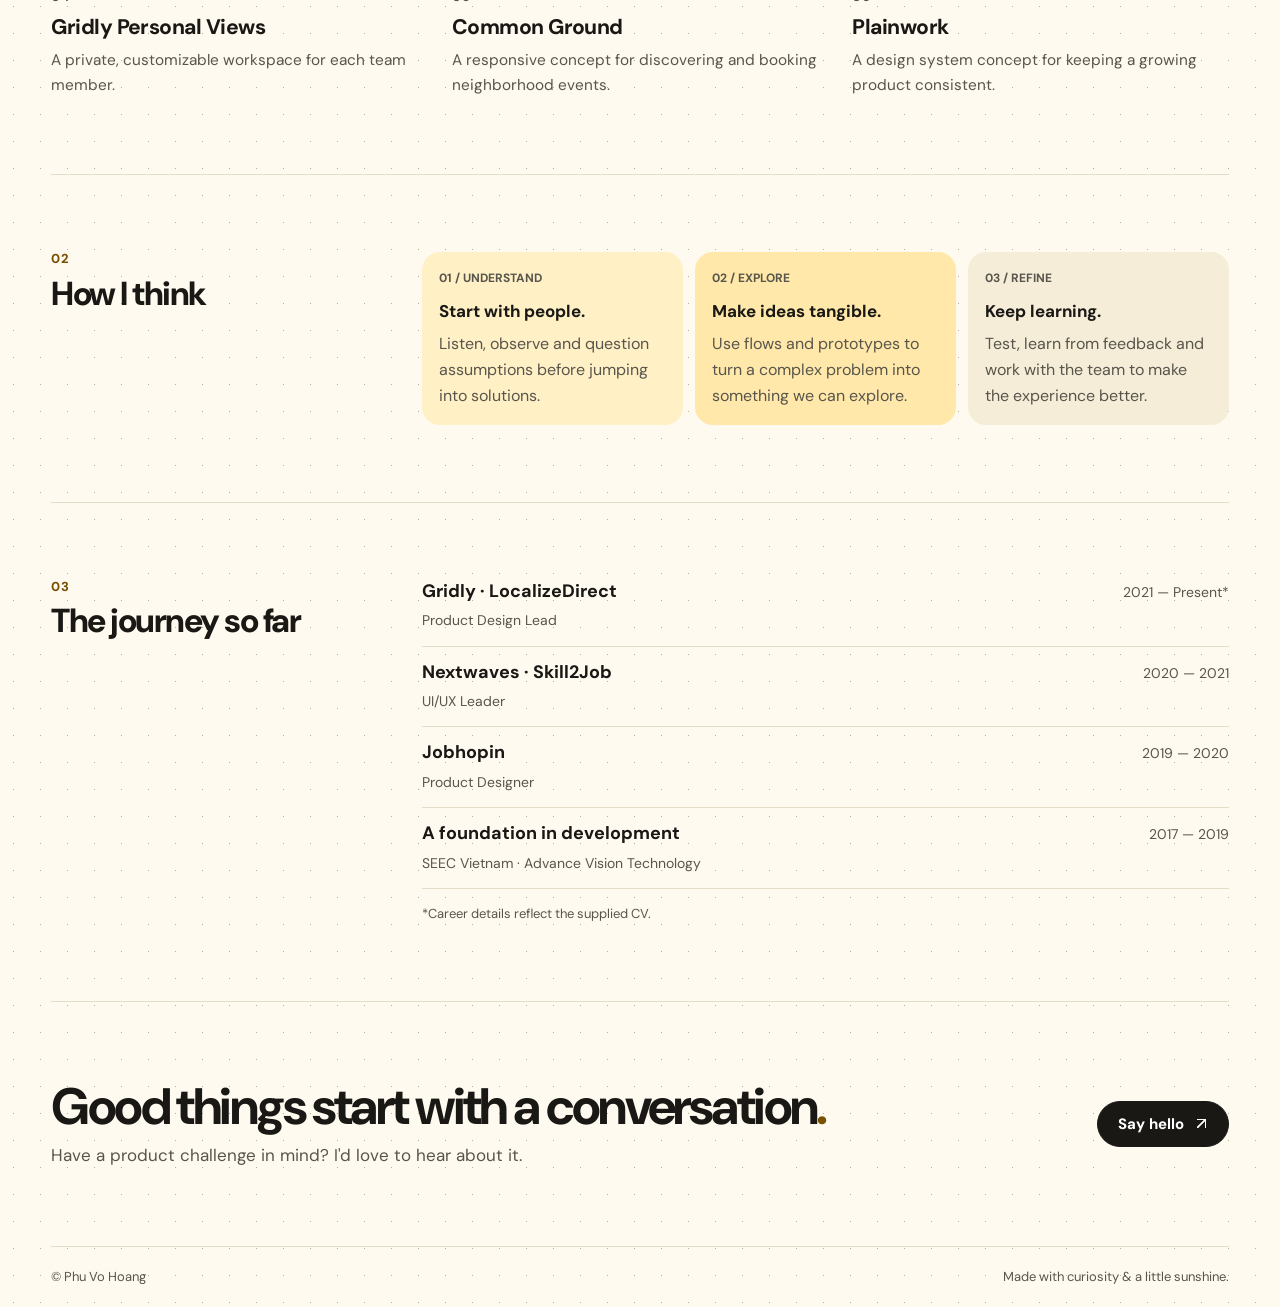
==== commit e406da0f: "Restore gold and black homepage palette and refine project cards" ====
--- a/index.html
+++ b/index.html
@@ -1,7 +1,7 @@
 <!doctype html><html lang="en"><head><meta charset="UTF-8"><meta name="viewport" content="width=device-width, initial-scale=1"><title>About — Phu Vo Hoang</title><meta name="description" content="Phu Vo Hoang, Product Designer. Curious about people. Thoughtful about products."><link rel="preconnect" href="https://fonts.googleapis.com">
 <link rel="preconnect" href="https://fonts.gstatic.com" crossorigin>
 <link href="https://fonts.googleapis.com/css2?family=DM+Sans:wght@400;500;600;700;800&family=Instrument+Serif:ital@1&display=swap" rel="stylesheet">
-<link rel="stylesheet" href="assets/home.css?v=studio-2">
+<link rel="stylesheet" href="assets/home.css?v=gold">
 </head><body><main id="about"><nav aria-label="Main navigation"><a href="#about" class="logo" aria-label="Phu Vo Hoang home">phu<span>.</span></a><div class="navlinks"><a href="#about" aria-current="location">About</a><a href="#projects">Case Studies</a><a href="#journey">Journey</a></div><a class="nav-contact" href="mailto:phu.vohoang89@gmail.com">Let’s talk <span aria-hidden="true">↗︎</span></a></nav><section class="intro"><div class="hero-pattern" aria-hidden="true"><div class="hero-pattern-layer"></div></div>
 <div class="hero-copy">
   <p class="eyebrow">A little about me</p>
@@ -25,7 +25,7 @@
       </a>
       <div class="project-copy">
         <span class="project-number">01</span>
-        <h3><a href="sylvan-learning.html">Sylvan Learning <span aria-hidden="true">↗</span></a></h3>
+        <h3><a href="sylvan-learning.html">Sylvan Learning</a></h3>
         <p>A mobile redesign for parents following their child’s learning.</p>
       </div>
     </article>
@@ -35,7 +35,7 @@
       </a>
       <div class="project-copy">
         <span class="project-number">02</span>
-        <h3><a href="gridly-signup-redesign.html">Gridly’s sign-up redesign <span aria-hidden="true">↗</span></a></h3>
+        <h3><a href="gridly-signup-redesign.html">Gridly’s sign-up redesign</a></h3>
         <p>Reducing friction before users reach a workspace.</p>
       </div>
     </article>
@@ -45,7 +45,7 @@
       </a>
       <div class="project-copy">
         <span class="project-number">03</span>
-        <h3><a href="gridly-ticket-system.html">Gridly Ticket System <span aria-hidden="true">↗</span></a></h3>
+        <h3><a href="gridly-ticket-system.html">Gridly Ticket System</a></h3>
         <p>Turning localization QA feedback into trackable, assignable tickets.</p>
       </div>
     </article>
@@ -55,7 +55,7 @@
       </a>
       <div class="project-copy">
         <span class="project-number">04</span>
-        <h3><a href="gridly-personal-views.html">Gridly Personal Views <span aria-hidden="true">↗</span></a></h3>
+        <h3><a href="gridly-personal-views.html">Gridly Personal Views</a></h3>
         <p>A private, customizable workspace for each team member.</p>
       </div>
     </article>
--- a/assets/home.css
+++ b/assets/home.css
@@ -1,10 +1,9 @@
 :root {
-  --paper: #fdf7ee;
-  --ink: #101c32;
-  --muted: #485266;
-  --accent: #a63362;
-  --line: #ded4cd;
-  --pink: #f3b3cb;
+  --paper: #fffaf0;
+  --ink: #191815;
+  --muted: #58554c;
+  --accent: #775200;
+  --line: #e5ddc9;
   --gold: #ffcf63;
   --radius: 22px;
   color-scheme: light;
@@ -14,7 +13,7 @@
 html { scroll-behavior: smooth; scroll-padding-top: 100px; }
 body {
   margin: 0;
-  background: radial-gradient(circle, #b5b1aa 0.85px, transparent 1px) 0 0 / 27px 27px, var(--paper);
+  background: radial-gradient(circle, #b9ae94 0.85px, transparent 1px) 0 0 / 27px 27px, var(--paper);
   color: var(--ink);
   font: 16px/1.6 "DM Sans", Arial, sans-serif;
 }
@@ -42,10 +41,10 @@
   border-radius: 32px;
   background: var(--paper);
   clip-path: none;
-  box-shadow: 0 5px 25px #101c3214;
+  box-shadow: 0 5px 25px #19181514;
 }
 @supports (backdrop-filter: blur(18px)) {
-  nav.is-pinned { background: #fdf7eee8; backdrop-filter: blur(18px); }
+  nav.is-pinned { background: #fffaf0e8; backdrop-filter: blur(18px); }
 }
 .logo {
   display: inline-grid;
@@ -63,9 +62,9 @@
 .logo span { color: var(--accent); }
 .navlinks { display: flex; align-items: center; gap: clamp(2px, 1vw, 14px); flex-wrap: wrap; }
 .navlinks a { border-radius: 999px; padding: 8px clamp(9px, 1.2vw, 18px); font-weight: 700; color: var(--muted); white-space: nowrap; }
-.navlinks a:hover { background: #f3e9e2; }
+.navlinks a:hover { background: #f7eed7; }
 .navlinks [aria-current="location"] { background: var(--ink); color: #fff; }
-.navlinks [aria-current="location"]:hover { background: #243451; }
+.navlinks [aria-current="location"]:hover { background: #373329; }
 .nav-contact { justify-self: end; }
 
 .intro {
@@ -98,7 +97,7 @@
 }
 .intro h1 em {
   font-style: normal;
-  background: linear-gradient(transparent 70%, #f5acc77a 70%, #f5acc77a 92%, transparent 92%);
+  background: linear-gradient(transparent 70%, #ffd35b99 70%, #ffd35b99 92%, transparent 92%);
 }
 .lead { max-width: 58ch; color: var(--muted); font-size: clamp(1.125rem, 1.48vw, 1.3rem); }
 .hero-actions { display: flex; flex-wrap: wrap; gap: 10px; margin-top: 24px; }
@@ -118,23 +117,23 @@
   transition: background .18s ease, color .18s ease;
 }
 .hero-actions .button-secondary { background: var(--paper); color: var(--ink); }
-.button:hover, .button-secondary:hover, .nav-contact:hover { background: #273857; color: white; }
+.button:hover, .button-secondary:hover, .nav-contact:hover { background: #373329; color: white; }
 .tags { display: flex; flex-wrap: wrap; gap: 7px; margin-top: 24px; }
-.tags span { padding: 4px 11px; border: 1px solid #e5d6d1; border-radius: 999px; background: #fff9f5; color: var(--muted); font-size: 13px; }
+.tags span { padding: 4px 11px; border: 1px solid #e8dec3; border-radius: 999px; background: #fff8e8; color: var(--muted); font-size: 13px; }
 .visual { position: relative; isolation: isolate; width: min(100%, 420px); margin-inline: auto; }
 .portrait {
   display: block;
   width: 100%;
   height: auto;
   border-radius: 44% 48% 42% 45% / 47% 40% 48% 44%;
-  background: #f5e9dc;
+  background: #f8ecd4;
 }
 .hero-pattern { position: absolute; z-index: -1; inset: 0 0 0 59%; overflow: clip; pointer-events: none; }
 .hero-pattern-layer {
   position: absolute;
   inset: 15% 7%;
   border-radius: 50%;
-  background: radial-gradient(ellipse at center, #f5b3cc99, transparent 65%);
+  background: radial-gradient(ellipse at center, #ffcf6370, transparent 65%);
   transform: translateY(var(--hero-shift, 0px));
 }
 .photo-note { display: flex; justify-content: center; flex-wrap: wrap; gap: 5px 16px; margin-top: 22px; color: var(--muted); text-align: center; font-size: 11px; letter-spacing: .075em; }
@@ -168,11 +167,11 @@
 }
 .project-card > a:hover::before, .project-card > a:focus-visible::before { background: var(--ink); }
 .project-card > a:hover::after, .project-card > a:focus-visible::after { color: white; }
-.project-card img { display: block; width: 100%; height: auto; aspect-ratio: 8 / 5; object-fit: cover; border-radius: var(--radius); }
+.project-card img { display: block; width: 100%; height: auto; aspect-ratio: 8 / 5; object-fit: cover; border-radius: var(--radius); box-shadow: 0 2px 5px #1918150a, 0 8px 20px #19181513; }
 .project-copy { padding-top: 12px; }
 .project-number { display: flex; align-items: center; gap: 10px; color: var(--muted); font-size: 13px; font-weight: 650; letter-spacing: .065em; }
 .project-number::after { content: ""; flex: 1; height: 1px; background: var(--line); }
-.project-copy h3 { margin-top: 6px; font-size: clamp(1.45rem, 2.55vw, 2.45rem); font-weight: 800; letter-spacing: -.045em; line-height: 1.13; text-wrap: balance; }
+.project-copy h3 { margin-top: 6px; font-size: clamp(1.125rem, 1.65vw, 1.5rem); font-weight: 750; letter-spacing: -.025em; line-height: 1.25; text-wrap: balance; }
 .project-copy h3 a:hover { text-decoration: underline; text-decoration-thickness: 1px; text-underline-offset: .15em; }
 .project-copy p { margin-top: 8px; color: var(--muted); font-size: clamp(.95rem, 1.2vw, 1.1rem); }
 
@@ -180,9 +179,9 @@
 .label { font-size: clamp(1.45rem, 2.6vw, 2.35rem); font-weight: 800; line-height: 1.12; letter-spacing: -.045em; }
 .label small { display: block; margin-bottom: 8px; font-size: 13px; letter-spacing: .07em; color: var(--accent); }
 .approach { display: grid; grid-template-columns: repeat(3, minmax(0, 1fr)); gap: 12px; }
-.approach article { padding: 17px; border-radius: 18px; background: #f9e4ed; }
-.approach article:nth-child(2) { background: #fff0c6; }
-.approach article:nth-child(3) { background: #e9edf9; }
+.approach article { padding: 17px; border-radius: 18px; background: #fff0c6; }
+.approach article:nth-child(2) { background: #ffe8a9; }
+.approach article:nth-child(3) { background: #f5edd8; }
 .approach b { display: block; font-size: 17px; }
 .approach p, .role p, .contact p { color: var(--muted); margin-top: 6px; }
 .num { display: block; margin-bottom: 10px; font-size: 12px; font-weight: 700; color: var(--muted); }
@@ -222,7 +221,7 @@
   *, *::before, *::after { transition-duration: 0s !important; }
 }
 
-.nav-contact span[aria-hidden], .button-secondary span[aria-hidden], .project-copy h3 span[aria-hidden] {
+.nav-contact span[aria-hidden], .button-secondary span[aria-hidden] {
   display: inline-grid;
   place-items: center;
   width: 12px;
@@ -230,7 +229,7 @@
   font-size: 0;
 }
 .nav-contact span[aria-hidden]::before, .button-secondary span[aria-hidden]::before,
-.project-copy h3 span[aria-hidden]::before, .project-card > a::after {
+.project-card > a::after {
   content: "";
   width: 8px;
   height: 8px;
